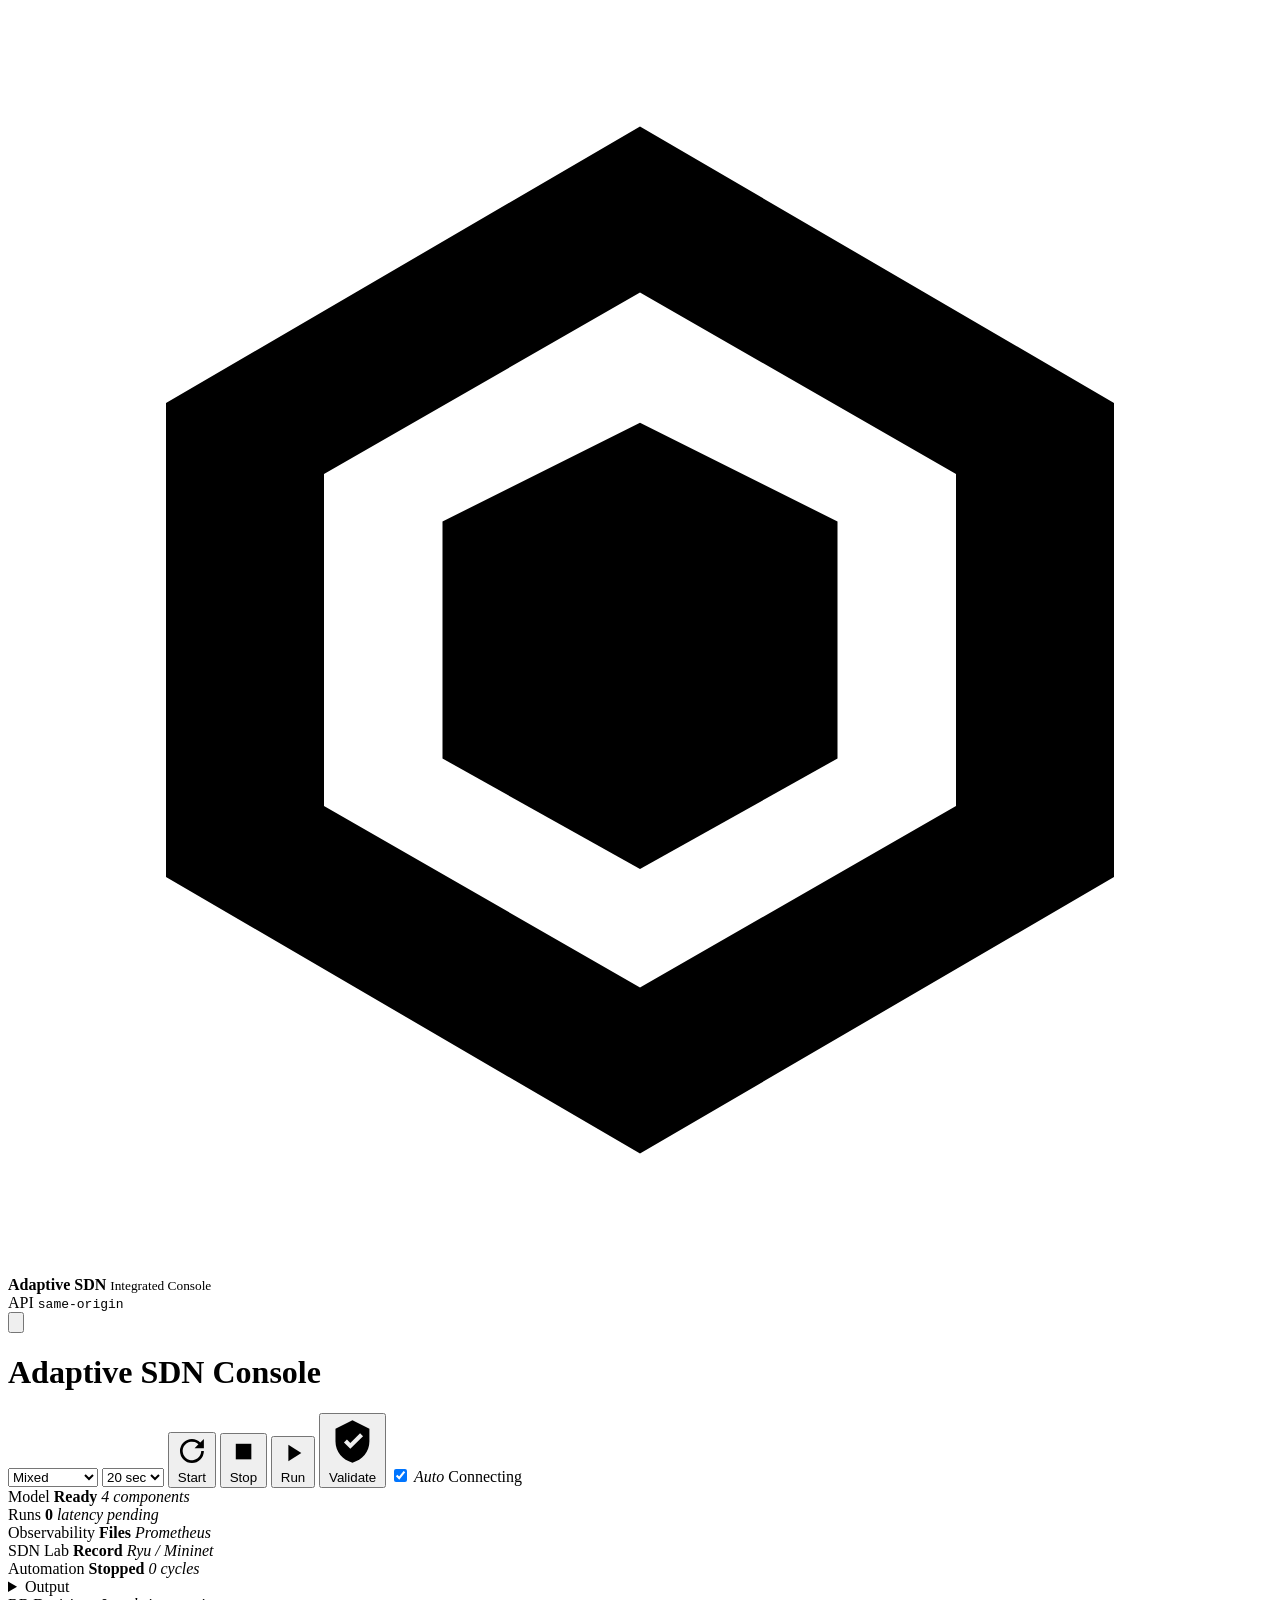
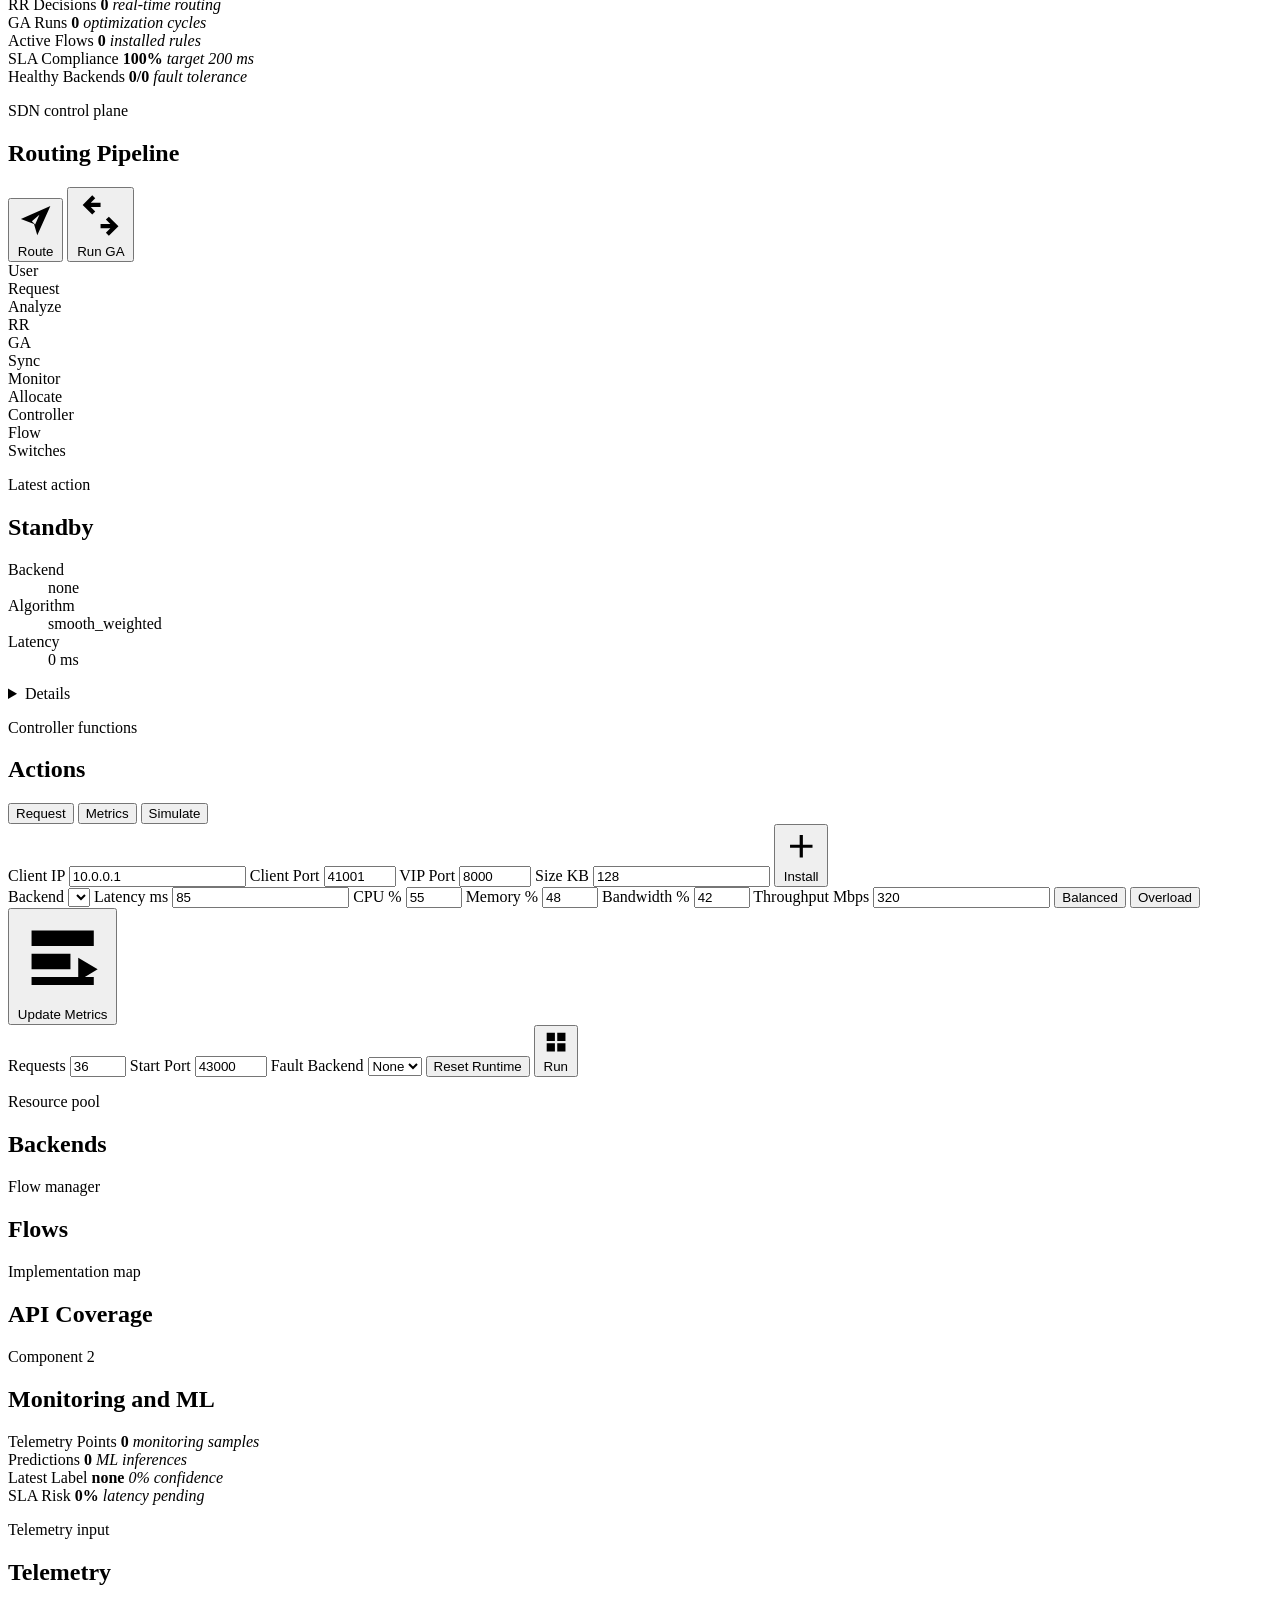
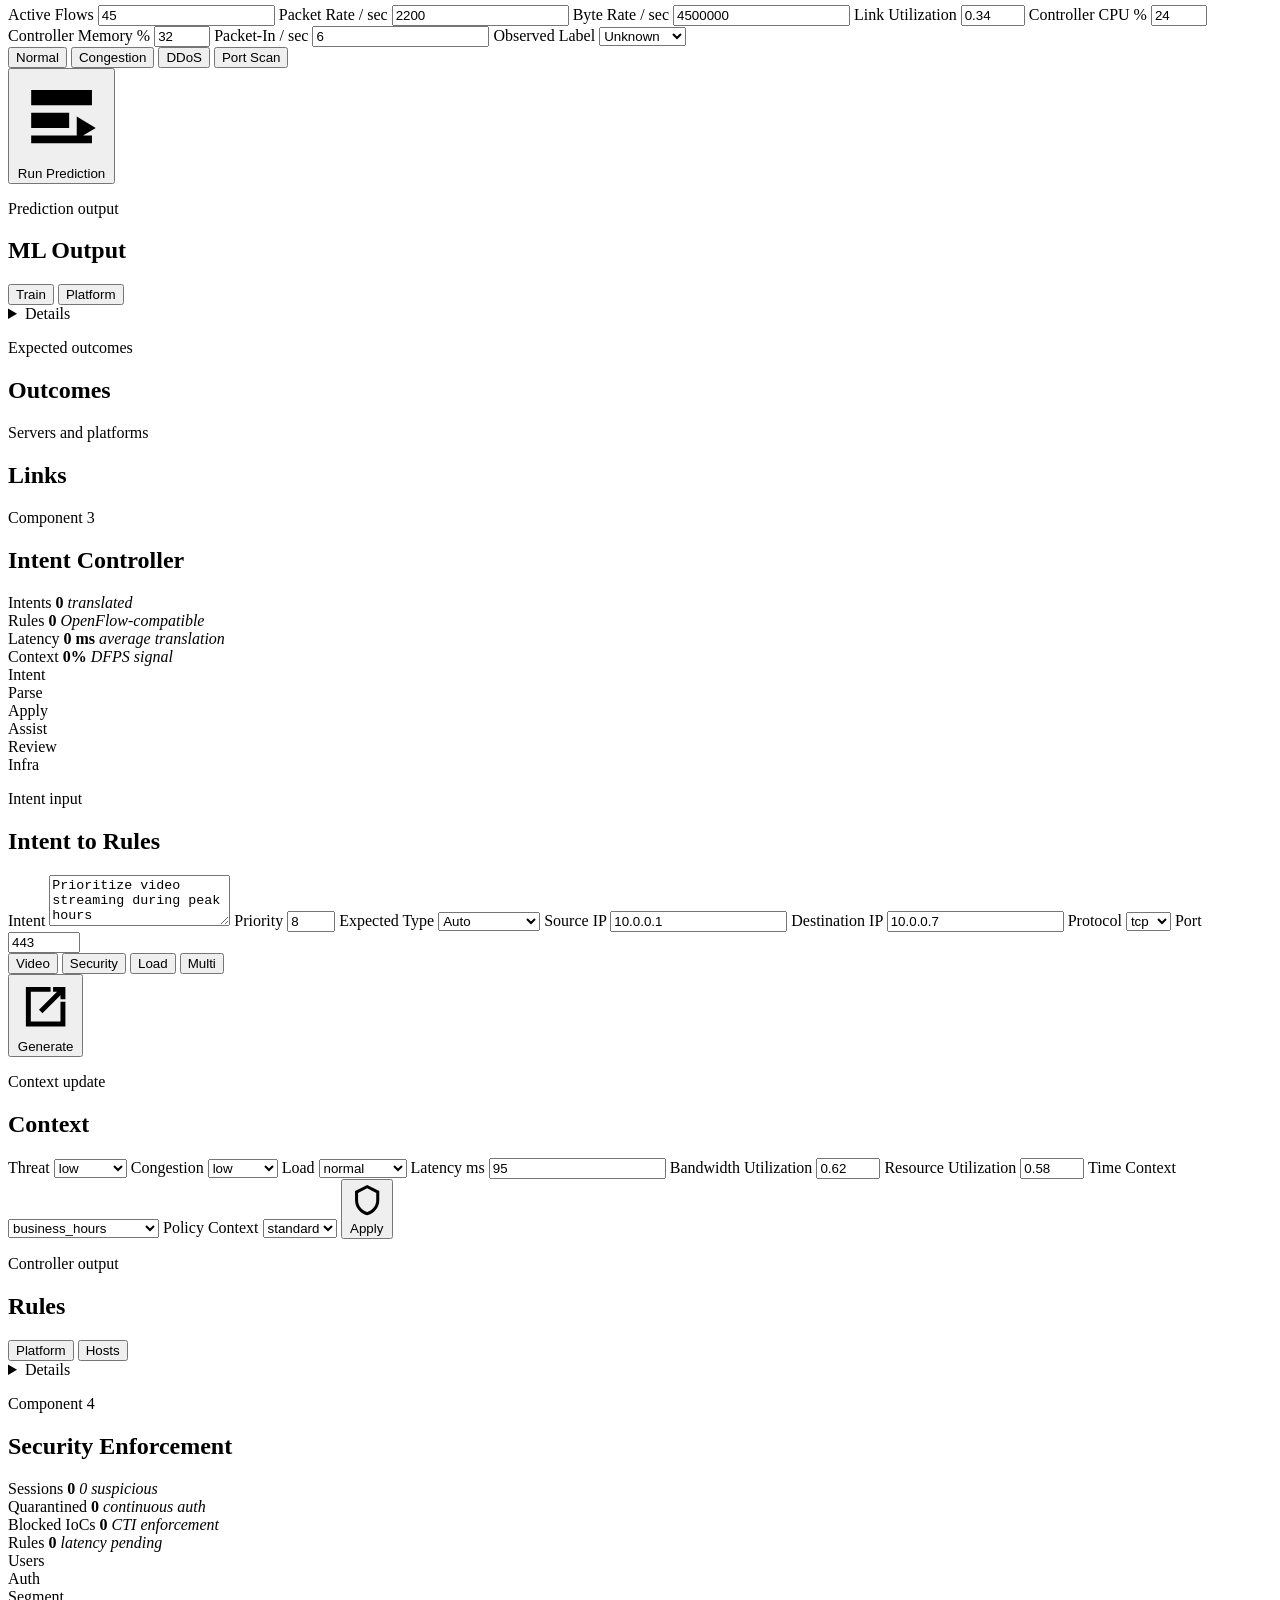
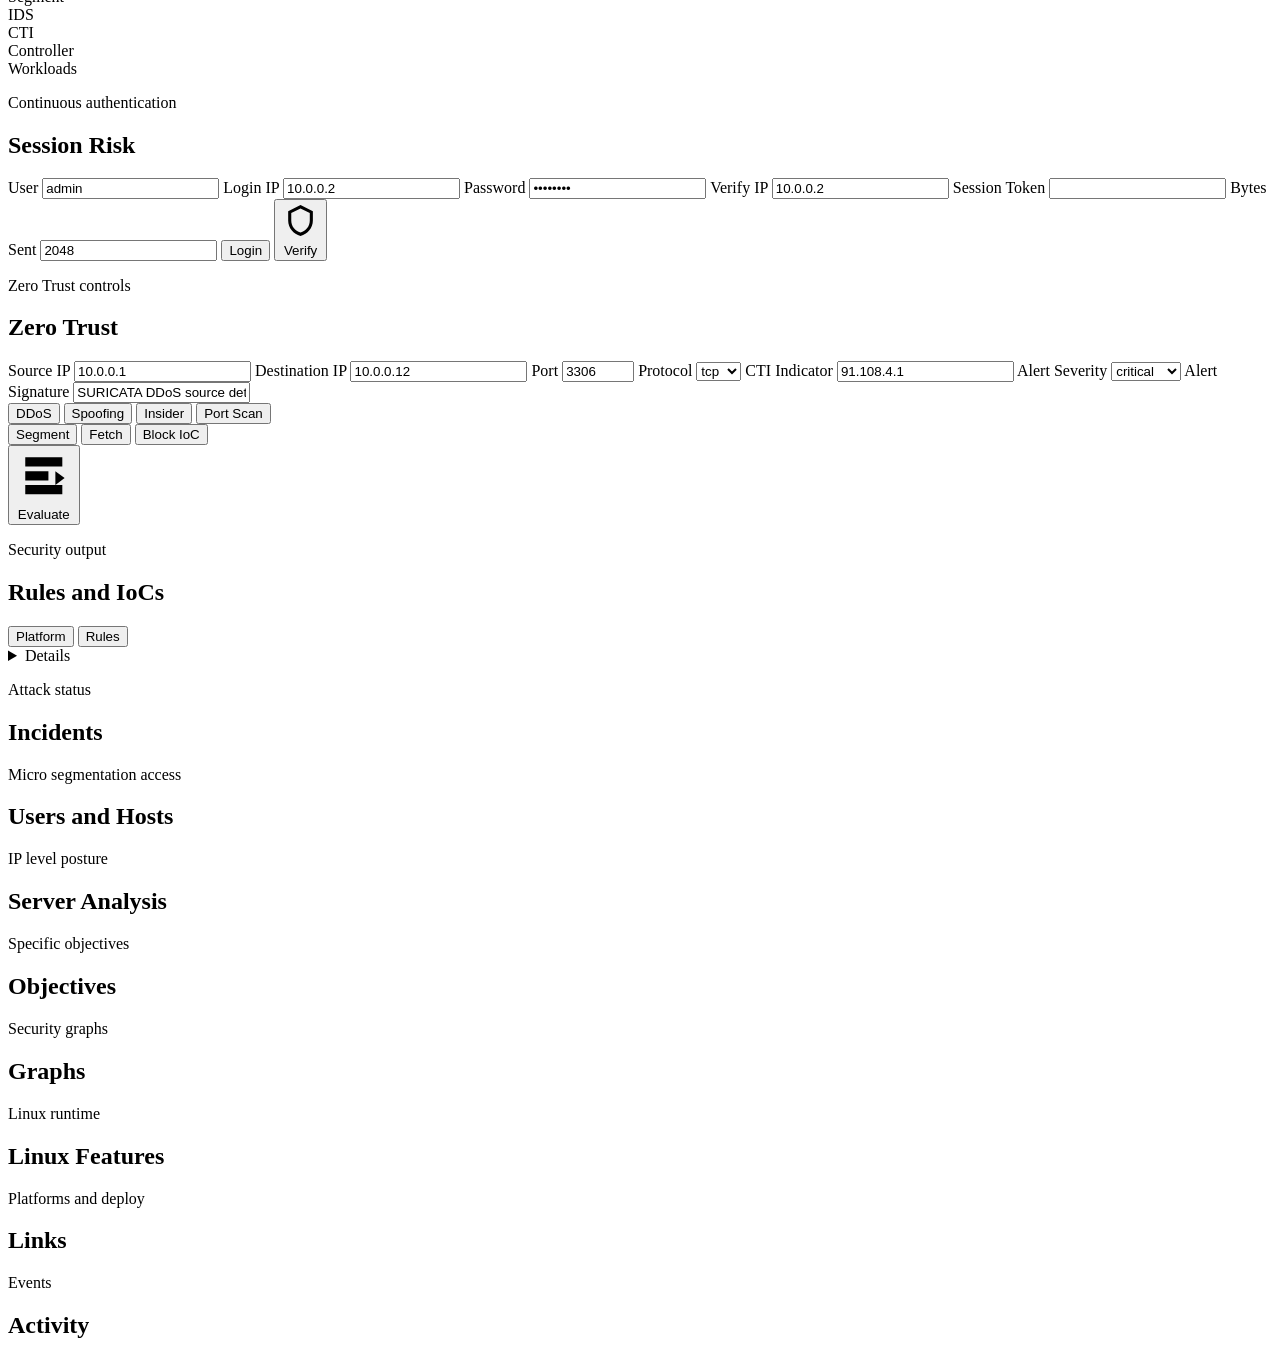
==== src/adaptive_cloud_platform/frontend/index.html @ 6c84a4af "Integrate security-driven backend isolation and IP analysis" ====
<!doctype html>
<html lang="en">
  <head>
    <meta charset="utf-8" />
    <meta name="viewport" content="width=device-width, initial-scale=1" />
    <title>Adaptive Cloud SDN Integrated Console</title>
    <link rel="icon" href="/frontend/favicon.svg" type="image/svg+xml" />
    <link rel="stylesheet" href="/frontend/assets/css/styles.css" />
  </head>
  <body>
    <div class="app-shell">
      <aside class="sidebar" aria-label="Component navigation">
        <div class="brand">
          <span class="brand-mark" aria-hidden="true">
            <svg viewBox="0 0 32 32" focusable="false">
              <path d="M16 3 28 10v12l-12 7-12-7V10L16 3Zm0 4.2L8 11.8v8.4l8 4.6 8-4.6v-8.4l-8-4.6Z" />
              <path d="M16 10.5 21 13v6l-5 2.8L11 19v-6l5-2.5Z" />
            </svg>
          </span>
          <span>
            <strong>Adaptive SDN</strong>
            <small>Integrated Console</small>
          </span>
        </div>

        <nav class="component-nav" id="componentNav"></nav>

        <div class="sidebar-footer">
          <div class="api-base">
            <span>API</span>
            <code id="apiBase">same-origin</code>
          </div>
          <button class="icon-button" id="refreshBtn" type="button" title="Refresh state" aria-label="Refresh state">
            <svg viewBox="0 0 24 24" focusable="false">
              <path d="M17.7 6.3A8 8 0 1 0 20 12h-2.2a5.8 5.8 0 1 1-1.7-4.1L13 11h8V3l-3.3 3.3Z" />
            </svg>
          </button>
        </div>
      </aside>

      <main class="main">
        <header class="topbar hero-header">
          <div>
            <h1>Adaptive SDN Console</h1>
          </div>
          <div class="topbar-actions">
            <select class="scenario-select" id="integratedScenario" aria-label="Integrated scenario">
              <option value="mixed">Mixed</option>
              <option value="normal">Normal</option>
              <option value="congestion">Congestion</option>
              <option value="ddos">DDoS</option>
              <option value="port_scan">Port Scan</option>
            </select>
            <select class="scenario-select" id="automationInterval" aria-label="Automation interval">
              <option value="10">10 sec</option>
              <option value="20" selected>20 sec</option>
              <option value="30">30 sec</option>
              <option value="60">60 sec</option>
            </select>
            <button class="secondary-button" id="startAutomationBtn" type="button">
              <svg viewBox="0 0 24 24" focusable="false">
                <path d="M12 3a9 9 0 1 0 9 9h-2a7 7 0 1 1-2.1-5L14 10h7V3l-2.7 2.7A8.96 8.96 0 0 0 12 3Z" />
              </svg>
              Start
            </button>
            <button class="secondary-button subtle" id="stopAutomationBtn" type="button">
              <svg viewBox="0 0 24 24" focusable="false">
                <path d="M6 6h12v12H6z" />
              </svg>
              Stop
            </button>
            <button class="secondary-button" id="runIntegratedBtn" type="button">
              <svg viewBox="0 0 24 24" focusable="false">
                <path d="M8 5v14l11-7L8 5Z" />
              </svg>
              Run
            </button>
            <button class="secondary-button subtle" id="validatePlatformBtn" type="button">
              <svg viewBox="0 0 24 24" focusable="false">
                <path d="M12 2 4 6v6c0 5 3.4 8.6 8 10 4.6-1.4 8-5 8-10V6l-8-4Zm-1 13.5-3-3 1.4-1.4 1.6 1.6 4.6-4.6L17 9.5l-6 6Z" />
              </svg>
              Validate
            </button>
            <label class="toggle">
              <input id="autoRefresh" type="checkbox" checked />
              <span></span>
              <em>Auto</em>
            </label>
            <span class="status-pill" id="apiStatus">
              <span class="status-dot"></span>
              Connecting
            </span>
          </div>
        </header>

        <section class="integration-strip" aria-label="Integrated operations">
          <article class="ops-card">
            <span>Model</span>
            <strong id="combinedHealth">Ready</strong>
            <em>4 components</em>
          </article>
          <article class="ops-card">
            <span>Runs</span>
            <strong id="combinedRuns">0</strong>
            <em id="combinedLatency">latency pending</em>
          </article>
          <article class="ops-card">
            <span>Observability</span>
            <strong id="monitoringReady">Files</strong>
            <em>Prometheus</em>
          </article>
          <article class="ops-card">
            <span>SDN Lab</span>
            <strong id="sdnReady">Record</strong>
            <em>Ryu / Mininet</em>
          </article>
          <article class="ops-card">
            <span>Automation</span>
            <strong id="automationState">Stopped</strong>
            <em id="automationCycles">0 cycles</em>
          </article>
          <details class="run-output">
            <summary>Output</summary>
            <pre id="integratedRunJson">{}</pre>
          </details>
        </section>

        <section class="kpi-grid" data-workspace="component-1" aria-label="Component 1 runtime metrics">
          <article class="kpi-card primary">
            <span>RR Decisions</span>
            <strong id="rrDecisionCount">0</strong>
            <em>real-time routing</em>
          </article>
          <article class="kpi-card">
            <span>GA Runs</span>
            <strong id="gaRunCount">0</strong>
            <em>optimization cycles</em>
          </article>
          <article class="kpi-card">
            <span>Active Flows</span>
            <strong id="activeFlowCount">0</strong>
            <em>installed rules</em>
          </article>
          <article class="kpi-card">
            <span>SLA Compliance</span>
            <strong id="slaCompliance">100%</strong>
            <em id="slaTarget">target 200 ms</em>
          </article>
          <article class="kpi-card">
            <span>Healthy Backends</span>
            <strong id="healthyBackendCount">0/0</strong>
            <em>fault tolerance</em>
          </article>
        </section>

        <section class="hero-grid" data-workspace="component-1" aria-label="Hybrid load-balancing operations">
          <div class="operations-board">
            <div class="board-header">
              <div>
                <p class="eyebrow">SDN control plane</p>
                <h2>Routing Pipeline</h2>
              </div>
              <div class="button-row">
                <button class="primary-button" id="routeRequestBtn" type="button">
                  <svg viewBox="0 0 24 24" focusable="false">
                    <path d="m3 11 18-8-8 18-2-7-8-3Zm6.7 1.3 2 2 2.6-5.9-4.6 3.9Z" />
                  </svg>
                  Route
                </button>
                <button class="secondary-button" id="recomputeBtn" type="button">
                  <svg viewBox="0 0 24 24" focusable="false">
                    <path d="M4 6h8v2H7.4l2.1 2.1-1.4 1.4L3.6 7l4.5-4.5 1.4 1.4L7.4 6H4Zm16 12h-8v-2h4.6l-2.1-2.1 1.4-1.4 4.5 4.5-4.5 4.5-1.4-1.4 2.1-2.1H20Z" />
                  </svg>
                  Run GA
                </button>
              </div>
            </div>

            <div class="component-one-map" aria-label="Component 1 use-case pipeline">
              <div class="actor actor-user">User</div>
              <div class="pipe-node node-request">Request</div>
              <div class="pipe-node node-analyze">Analyze</div>
              <div class="pipe-node node-rr">RR</div>
              <div class="pipe-node node-ga">GA</div>
              <div class="pipe-node node-update">Sync</div>
              <div class="pipe-node node-monitoring">Monitor</div>
              <div class="pipe-node node-allocate">Allocate</div>
              <div class="actor actor-controller">Controller</div>
              <div class="actor actor-flow">Flow</div>
              <div class="actor actor-switch">Switches</div>
              <span class="connector c1"></span>
              <span class="connector c2"></span>
              <span class="connector c3"></span>
              <span class="connector c4"></span>
              <span class="connector c5"></span>
              <span class="connector c6"></span>
              <span class="connector c7"></span>
            </div>
          </div>

          <aside class="decision-panel">
            <div class="panel-heading">
              <p class="eyebrow">Latest action</p>
              <h2 id="latestDecisionTitle">Standby</h2>
            </div>
            <dl class="decision-list">
              <div>
                <dt>Backend</dt>
                <dd id="latestBackend">none</dd>
              </div>
              <div>
                <dt>Algorithm</dt>
                <dd id="latestAlgorithm">smooth_weighted</dd>
              </div>
              <div>
                <dt>Latency</dt>
                <dd id="latestLatency">0 ms</dd>
              </div>
            </dl>
            <details class="payload-drawer">
              <summary>Details</summary>
              <pre id="latestDecisionJson">{}</pre>
            </details>
          </aside>
        </section>

        <section class="workspace-grid" data-workspace="component-1" aria-label="Component 1 control workspace">
          <div class="component-panel" id="componentPanel"></div>

          <div class="forms-panel">
            <div class="section-title">
              <p class="eyebrow">Controller functions</p>
              <h2>Actions</h2>
            </div>

            <div class="tabs" role="tablist" aria-label="Component 1 forms">
              <button class="tab active" data-tab="request" type="button">Request</button>
              <button class="tab" data-tab="metrics" type="button">Metrics</button>
              <button class="tab" data-tab="simulate" type="button">Simulate</button>
            </div>

            <form class="action-form active" id="requestForm" data-pane="request">
              <label>
                Client IP
                <input id="routeClientIp" type="text" value="10.0.0.1" />
              </label>
              <label>
                Client Port
                <input id="routeClientPort" type="number" min="1" max="65535" value="41001" />
              </label>
              <label>
                VIP Port
                <input id="routeVipPort" type="number" min="1" max="65535" value="8000" />
              </label>
              <label>
                Size KB
                <input id="routeSize" type="number" min="0" value="128" />
              </label>
              <button class="submit-button" type="submit">
                <svg viewBox="0 0 24 24" focusable="false">
                  <path d="M13 5v6h6v2h-6v6h-2v-6H5v-2h6V5h2Z" />
                </svg>
                Install
              </button>
            </form>

            <form class="action-form" id="metricForm" data-pane="metrics">
              <label>
                Backend
                <select id="metricBackend"></select>
              </label>
              <label>
                Latency ms
                <input id="metricLatency" type="number" min="0" value="85" />
              </label>
              <label>
                CPU %
                <input id="metricCpu" type="number" min="0" max="100" value="55" />
              </label>
              <label>
                Memory %
                <input id="metricMemory" type="number" min="0" max="100" value="48" />
              </label>
              <label>
                Bandwidth %
                <input id="metricBandwidth" type="number" min="0" max="100" value="42" />
              </label>
              <label>
                Throughput Mbps
                <input id="metricThroughput" type="number" min="0" value="320" />
              </label>
              <button class="ghost-button" data-metric-scenario="balanced" type="button">Balanced</button>
              <button class="ghost-button" data-metric-scenario="overload" type="button">Overload</button>
              <button class="submit-button" type="submit">
                <svg viewBox="0 0 24 24" focusable="false">
                  <path d="M4 5h16v4H4V5Zm0 6h10v4H4v-4Zm0 6h16v2H4v-2Zm12-5 5 3-5 3v-6Z" />
                </svg>
                Update Metrics
              </button>
            </form>

            <form class="action-form" id="simulationForm" data-pane="simulate">
              <label>
                Requests
                <input id="simulationRequests" type="number" min="1" max="500" value="36" />
              </label>
              <label>
                Start Port
                <input id="simulationStartPort" type="number" min="1" max="65535" value="43000" />
              </label>
              <label class="wide">
                Fault Backend
                <select id="simulationFaultBackend">
                  <option value="">None</option>
                </select>
              </label>
              <button class="ghost-button" id="resetComponentBtn" type="button">Reset Runtime</button>
              <button class="submit-button" type="submit">
                <svg viewBox="0 0 24 24" focusable="false">
                  <path d="M4 4h7v7H4V4Zm9 0h7v7h-7V4ZM4 13h7v7H4v-7Zm9 0h7v7h-7v-7Z" />
                </svg>
                Run
              </button>
            </form>
          </div>
        </section>

        <section class="lower-grid" data-workspace="component-1" aria-label="Component 1 runtime details">
          <div class="runtime-panel">
            <div class="section-title">
              <p class="eyebrow">Resource pool</p>
              <h2>Backends</h2>
            </div>
            <div id="backendList" class="backend-list"></div>
          </div>

          <div class="runtime-panel">
            <div class="section-title">
              <p class="eyebrow">Flow manager</p>
              <h2>Flows</h2>
            </div>
            <div id="flowRuleList" class="flow-rule-list"></div>
          </div>
        </section>

        <section class="api-matrix" data-workspace="component-1" aria-label="Component API matrix">
          <div class="section-title">
            <p class="eyebrow">Implementation map</p>
            <h2>API Coverage</h2>
          </div>
          <div id="apiMatrix" class="matrix-grid"></div>
        </section>

        <section class="component-two-section" data-workspace="component-2" aria-label="Component 2 monitoring and ML workspace">
          <div class="section-title">
            <p class="eyebrow">Component 2</p>
            <h2>Monitoring and ML</h2>
          </div>

          <div class="component-two-grid">
            <article class="kpi-card">
              <span>Telemetry Points</span>
              <strong id="c2TelemetryCount">0</strong>
              <em>monitoring samples</em>
            </article>
            <article class="kpi-card">
              <span>Predictions</span>
              <strong id="c2PredictionCount">0</strong>
              <em>ML inferences</em>
            </article>
            <article class="kpi-card">
              <span>Latest Label</span>
              <strong id="c2LatestLabel">none</strong>
              <em id="c2LatestConfidence">0% confidence</em>
            </article>
            <article class="kpi-card">
              <span>SLA Risk</span>
              <strong id="c2RiskScore">0%</strong>
              <em id="c2MitigationLatency">latency pending</em>
            </article>
          </div>

          <div class="workspace-grid">
            <div class="forms-panel">
              <div class="section-title">
                <p class="eyebrow">Telemetry input</p>
                <h2>Telemetry</h2>
              </div>
              <form class="component-two-form" id="componentTwoTelemetryForm">
                <label>
                  Active Flows
                  <input id="c2ActiveFlows" type="number" min="0" value="45" />
                </label>
                <label>
                  Packet Rate / sec
                  <input id="c2PacketRate" type="number" min="0" value="2200" />
                </label>
                <label>
                  Byte Rate / sec
                  <input id="c2ByteRate" type="number" min="0" value="4500000" />
                </label>
                <label>
                  Link Utilization
                  <input id="c2LinkUtil" type="number" min="0" max="1" step="0.01" value="0.34" />
                </label>
                <label>
                  Controller CPU %
                  <input id="c2Cpu" type="number" min="0" max="100" value="24" />
                </label>
                <label>
                  Controller Memory %
                  <input id="c2Memory" type="number" min="0" max="100" value="32" />
                </label>
                <label>
                  Packet-In / sec
                  <input id="c2PacketIn" type="number" min="0" value="6" />
                </label>
                <label>
                  Observed Label
                  <select id="c2ObservedLabel">
                    <option value="">Unknown</option>
                    <option value="normal">normal</option>
                    <option value="congestion">congestion</option>
                    <option value="ddos">ddos</option>
                    <option value="port_scan">port_scan</option>
                  </select>
                </label>
                <div class="scenario-row">
                  <button class="ghost-button" data-c2-scenario="normal" type="button">Normal</button>
                  <button class="ghost-button" data-c2-scenario="congestion" type="button">Congestion</button>
                  <button class="ghost-button" data-c2-scenario="ddos" type="button">DDoS</button>
                  <button class="ghost-button" data-c2-scenario="port_scan" type="button">Port Scan</button>
                </div>
                <button class="submit-button" type="submit">
                  <svg viewBox="0 0 24 24" focusable="false">
                    <path d="M4 5h16v4H4V5Zm0 6h10v4H4v-4Zm0 6h16v2H4v-2Zm12-5 5 3-5 3v-6Z" />
                  </svg>
                  Run Prediction
                </button>
              </form>
            </div>

            <div class="runtime-panel">
              <div class="section-title">
              <p class="eyebrow">Prediction output</p>
              <h2>ML Output</h2>
            </div>
            <div class="button-row">
                <button class="secondary-button" id="trainComponentTwoBtn" type="button">Train</button>
                <button class="secondary-button" id="componentTwoPlatformBtn" type="button">Platform</button>
              </div>
              <details class="payload-drawer">
                <summary>Details</summary>
                <pre id="componentTwoPredictionJson">{}</pre>
              </details>
            </div>
          </div>

          <div class="component-two-support-grid">
            <div class="runtime-panel">
              <div class="section-title">
                <p class="eyebrow">Expected outcomes</p>
                <h2>Outcomes</h2>
              </div>
              <div id="componentTwoOutcomeGrid" class="component-two-outcome-grid"></div>
            </div>

            <div class="runtime-panel">
              <div class="section-title">
                <p class="eyebrow">Servers and platforms</p>
                <h2>Links</h2>
              </div>
              <div id="componentTwoLinkGrid" class="component-two-link-grid"></div>
            </div>
          </div>
        </section>

        <section class="component-three-section" data-workspace="component-3" aria-label="Component 3 intent controller workspace">
          <div class="section-title">
            <p class="eyebrow">Component 3</p>
            <h2>Intent Controller</h2>
          </div>

          <div class="component-three-grid">
            <article class="kpi-card">
              <span>Intents</span>
              <strong id="c3IntentCount">0</strong>
              <em>translated</em>
            </article>
            <article class="kpi-card">
              <span>Rules</span>
              <strong id="c3RuleCount">0</strong>
              <em>OpenFlow-compatible</em>
            </article>
            <article class="kpi-card">
              <span>Latency</span>
              <strong id="c3AvgLatency">0 ms</strong>
              <em>average translation</em>
            </article>
            <article class="kpi-card">
              <span>Context</span>
              <strong id="c3ContextScore">0%</strong>
              <em>DFPS signal</em>
            </article>
          </div>

          <div class="component-three-layout">
            <div class="intent-cycle" aria-label="Intent-based controller cycle">
              <div class="cycle-node cycle-intent">Intent</div>
              <div class="cycle-node cycle-translation">Parse</div>
              <div class="cycle-node cycle-activation">Apply</div>
              <div class="cycle-node cycle-ai">Assist</div>
              <div class="cycle-node cycle-assurance">Review</div>
              <div class="cycle-node cycle-infra">Infra</div>
              <span class="cycle-link l1"></span>
              <span class="cycle-link l2"></span>
              <span class="cycle-link l3"></span>
              <span class="cycle-link l4"></span>
              <span class="cycle-link l5"></span>
            </div>

            <div class="forms-panel">
              <div class="section-title">
                <p class="eyebrow">Intent input</p>
                <h2>Intent to Rules</h2>
              </div>
              <form class="component-three-form" id="componentThreeIntentForm">
                <label class="wide">
                  Intent
                  <textarea id="c3IntentText" rows="3">Prioritize video streaming during peak hours</textarea>
                </label>
                <label>
                  Priority
                  <input id="c3Priority" type="number" min="1" max="10" value="8" />
                </label>
                <label>
                  Expected Type
                  <select id="c3ExpectedType">
                    <option value="">Auto</option>
                    <option value="qos">qos</option>
                    <option value="security">security</option>
                    <option value="load_balance">load_balance</option>
                    <option value="monitor">monitor</option>
                  </select>
                </label>
                <label>
                  Source IP
                  <input id="c3SrcIp" type="text" value="10.0.0.1" />
                </label>
                <label>
                  Destination IP
                  <input id="c3DstIp" type="text" value="10.0.0.7" />
                </label>
                <label>
                  Protocol
                  <select id="c3Proto">
                    <option value="tcp">tcp</option>
                    <option value="udp">udp</option>
                  </select>
                </label>
                <label>
                  Port
                  <input id="c3DstPort" type="number" min="1" max="65535" value="443" />
                </label>
                <div class="scenario-row">
                  <button class="ghost-button" data-c3-scenario="video" type="button">Video</button>
                  <button class="ghost-button" data-c3-scenario="security" type="button">Security</button>
                  <button class="ghost-button" data-c3-scenario="load" type="button">Load</button>
                  <button class="ghost-button" data-c3-scenario="multi" type="button">Multi</button>
                </div>
                <button class="submit-button" type="submit">
                  <svg viewBox="0 0 24 24" focusable="false">
                    <path d="M4 4h10v2H6v12h12v-8h2v10H4V4Zm11 0h5v5h-2V7.4l-7.3 7.3-1.4-1.4L16.6 6H15V4Z" />
                  </svg>
                  Generate
                </button>
              </form>
            </div>
          </div>

          <div class="workspace-grid">
            <div class="forms-panel">
              <div class="section-title">
                <p class="eyebrow">Context update</p>
                <h2>Context</h2>
              </div>
              <form class="component-three-form" id="componentThreeContextForm">
                <label>
                  Threat
                  <select id="c3Threat">
                    <option value="low">low</option>
                    <option value="elevated">elevated</option>
                    <option value="high">high</option>
                    <option value="critical">critical</option>
                  </select>
                </label>
                <label>
                  Congestion
                  <select id="c3Congestion">
                    <option value="low">low</option>
                    <option value="medium">medium</option>
                    <option value="high">high</option>
                    <option value="severe">severe</option>
                  </select>
                </label>
                <label>
                  Load
                  <select id="c3Load">
                    <option value="normal">normal</option>
                    <option value="medium">medium</option>
                    <option value="high">high</option>
                    <option value="overloaded">overloaded</option>
                  </select>
                </label>
                <label>
                  Latency ms
                  <input id="c3Latency" type="number" min="0" value="95" />
                </label>
                <label>
                  Bandwidth Utilization
                  <input id="c3Bandwidth" type="number" min="0" max="1" step="0.01" value="0.62" />
                </label>
                <label>
                  Resource Utilization
                  <input id="c3Resource" type="number" min="0" max="1" step="0.01" value="0.58" />
                </label>
                <label>
                  Time Context
                  <select id="c3TimeContext">
                    <option value="business_hours">business_hours</option>
                    <option value="peak_hours">peak_hours</option>
                    <option value="maintenance_window">maintenance_window</option>
                    <option value="off_hours">off_hours</option>
                  </select>
                </label>
                <label>
                  Policy Context
                  <select id="c3PolicyContext">
                    <option value="standard">standard</option>
                    <option value="sla">sla</option>
                    <option value="security">security</option>
                    <option value="strict">strict</option>
                  </select>
                </label>
                <button class="submit-button" type="submit">
                  <svg viewBox="0 0 24 24" focusable="false">
                    <path d="M12 2 4 6v6c0 5 3.4 8.6 8 10 4.6-1.4 8-5 8-10V6l-8-4Zm0 2.2 6 3V12c0 3.8-2.4 6.6-6 7.8-3.6-1.2-6-4-6-7.8V7.2l6-3Z" />
                  </svg>
                  Apply
                </button>
              </form>
            </div>

            <div class="runtime-panel">
              <div class="section-title">
                <p class="eyebrow">Controller output</p>
                <h2>Rules</h2>
              </div>
              <div class="button-row">
                <button class="secondary-button" id="componentThreePlatformBtn" type="button">Platform</button>
                <button class="secondary-button" id="componentThreeHostsBtn" type="button">Hosts</button>
              </div>
              <details class="payload-drawer">
                <summary>Details</summary>
                <pre id="componentThreeOutputJson">{}</pre>
              </details>
            </div>
          </div>
        </section>

        <section class="component-four-section" data-workspace="component-4" aria-label="Component 4 adaptive security workspace">
          <div class="section-title">
            <p class="eyebrow">Component 4</p>
            <h2>Security Enforcement</h2>
          </div>

          <div class="component-four-grid">
            <article class="kpi-card">
              <span>Sessions</span>
              <strong id="c4SessionCount">0</strong>
              <em id="c4SessionRisk">0 suspicious</em>
            </article>
            <article class="kpi-card">
              <span>Quarantined</span>
              <strong id="c4QuarantineCount">0</strong>
              <em>continuous auth</em>
            </article>
            <article class="kpi-card">
              <span>Blocked IoCs</span>
              <strong id="c4BlockedIocCount">0</strong>
              <em>CTI enforcement</em>
            </article>
            <article class="kpi-card">
              <span>Rules</span>
              <strong id="c4RuleCount">0</strong>
              <em id="c4MitigationLatency">latency pending</em>
            </article>
          </div>

          <div class="component-four-layout">
            <div class="security-map" aria-label="SDN security framework overview">
              <div class="security-node security-users">Users</div>
              <div class="security-node security-auth">Auth</div>
              <div class="security-node security-seg">Segment</div>
              <div class="security-node security-ids">IDS</div>
              <div class="security-node security-cti">CTI</div>
              <div class="security-node security-controller">Controller</div>
              <div class="security-node security-workloads">Workloads</div>
              <span class="security-link s1"></span>
              <span class="security-link s2"></span>
              <span class="security-link s3"></span>
              <span class="security-link s4"></span>
              <span class="security-link s5"></span>
              <span class="security-link s6"></span>
            </div>

            <div class="forms-panel">
              <div class="section-title">
                <p class="eyebrow">Continuous authentication</p>
                <h2>Session Risk</h2>
              </div>
              <form class="component-four-form" id="componentFourAuthForm">
                <label>
                  User
                  <input id="c4UserId" type="text" value="admin" />
                </label>
                <label>
                  Login IP
                  <input id="c4LoginIp" type="text" value="10.0.0.2" />
                </label>
                <label>
                  Password
                  <input id="c4Password" type="password" value="admin123" />
                </label>
                <label>
                  Verify IP
                  <input id="c4VerifyIp" type="text" value="10.0.0.2" />
                </label>
                <label class="wide">
                  Session Token
                  <input id="c4Token" type="text" value="" />
                </label>
                <label>
                  Bytes Sent
                  <input id="c4BytesSent" type="number" min="0" value="2048" />
                </label>
                <button class="ghost-button" id="componentFourLoginBtn" type="button">Login</button>
                <button class="submit-button" type="submit">
                  <svg viewBox="0 0 24 24" focusable="false">
                    <path d="M12 2 4 6v6c0 5 3.4 8.6 8 10 4.6-1.4 8-5 8-10V6l-8-4Zm0 2.2 6 3V12c0 3.8-2.4 6.6-6 7.8-3.6-1.2-6-4-6-7.8V7.2l6-3Z" />
                  </svg>
                  Verify
                </button>
              </form>
            </div>
          </div>

          <div class="workspace-grid">
            <div class="forms-panel">
              <div class="section-title">
                <p class="eyebrow">Zero Trust controls</p>
                <h2>Zero Trust</h2>
              </div>
              <form class="component-four-form" id="componentFourSecurityForm">
                <label>
                  Source IP
                  <input id="c4SrcIp" type="text" value="10.0.0.1" />
                </label>
                <label>
                  Destination IP
                  <input id="c4DstIp" type="text" value="10.0.0.12" />
                </label>
                <label>
                  Port
                  <input id="c4Port" type="number" min="1" max="65535" value="3306" />
                </label>
                <label>
                  Protocol
                  <select id="c4Protocol">
                    <option value="tcp">tcp</option>
                    <option value="udp">udp</option>
                  </select>
                </label>
                <label>
                  CTI Indicator
                  <input id="c4Indicator" type="text" value="91.108.4.1" />
                </label>
                <label>
                  Alert Severity
                  <select id="c4Severity">
                    <option value="1">critical</option>
                    <option value="2">high</option>
                    <option value="3">medium</option>
                    <option value="4">low</option>
                  </select>
                </label>
                <label class="wide">
                  Alert Signature
                  <input id="c4Signature" type="text" value="SURICATA DDoS source detected" />
                </label>
                <div class="scenario-row">
                  <button class="ghost-button" data-c4-scenario="ddos" type="button">DDoS</button>
                  <button class="ghost-button" data-c4-scenario="spoofing" type="button">Spoofing</button>
                  <button class="ghost-button" data-c4-scenario="insider" type="button">Insider</button>
                  <button class="ghost-button" data-c4-scenario="port_scan" type="button">Port Scan</button>
                </div>
                <div class="security-action-row">
                  <button class="ghost-button" id="componentFourEnforceSegBtn" type="button">Segment</button>
                  <button class="ghost-button" id="componentFourFetchCtiBtn" type="button">Fetch</button>
                  <button class="ghost-button" id="componentFourBlockIocBtn" type="button">Block IoC</button>
                </div>
                <button class="submit-button" type="submit">
                  <svg viewBox="0 0 24 24" focusable="false">
                    <path d="M4 4h16v4H4V4Zm0 6h10v4H4v-4Zm0 6h16v4H4v-4Zm13-6 4 3-4 3v-6Z" />
                  </svg>
                  Evaluate
                </button>
              </form>
            </div>

            <div class="runtime-panel">
              <div class="section-title">
                <p class="eyebrow">Security output</p>
                <h2>Rules and IoCs</h2>
              </div>
              <div class="button-row">
                <button class="secondary-button" id="componentFourPlatformBtn" type="button">Platform</button>
                <button class="secondary-button" id="componentFourRulesBtn" type="button">Rules</button>
              </div>
              <details class="payload-drawer">
                <summary>Details</summary>
                <pre id="componentFourOutputJson">{}</pre>
              </details>
            </div>
          </div>

          <div class="component-four-ops-grid">
            <div class="runtime-panel">
              <div class="section-title">
                <p class="eyebrow">Attack status</p>
                <h2>Incidents</h2>
              </div>
              <div id="componentFourAttackBanner" class="attack-banner monitoring"></div>
              <div id="componentFourIncidentList" class="incident-list"></div>
            </div>

            <div class="runtime-panel">
              <div class="section-title">
                <p class="eyebrow">Micro segmentation access</p>
                <h2>Users and Hosts</h2>
              </div>
              <div id="componentFourSubjectList" class="subject-list"></div>
            </div>

            <div class="runtime-panel">
              <div class="section-title">
                <p class="eyebrow">IP level posture</p>
                <h2>Server Analysis</h2>
              </div>
              <div id="componentFourServerAnalysis" class="server-analysis-list"></div>
            </div>
          </div>

          <div class="component-four-support-grid">
            <div class="runtime-panel">
              <div class="section-title">
                <p class="eyebrow">Specific objectives</p>
                <h2>Objectives</h2>
              </div>
              <div id="componentFourObjectiveGrid" class="component-four-objective-grid"></div>
            </div>

            <div class="runtime-panel">
              <div class="section-title">
                <p class="eyebrow">Security graphs</p>
                <h2>Graphs</h2>
              </div>
              <div id="componentFourGraphGrid" class="component-four-graph-grid"></div>
            </div>
          </div>

          <div class="component-four-support-grid">
            <div class="runtime-panel">
              <div class="section-title">
                <p class="eyebrow">Linux runtime</p>
                <h2>Linux Features</h2>
              </div>
              <div id="componentFourLinuxGrid" class="component-four-linux-grid"></div>
            </div>

            <div class="runtime-panel">
              <div class="section-title">
                <p class="eyebrow">Platforms and deploy</p>
                <h2>Links</h2>
              </div>
              <div id="componentFourLinkGrid" class="component-four-link-grid"></div>
            </div>
          </div>
        </section>

        <section class="runtime-panel compact-events" data-workspace="component-1" aria-label="Recent Component 1 events">
          <div class="section-title">
            <p class="eyebrow">Events</p>
            <h2>Activity</h2>
          </div>
          <div id="eventTimeline" class="timeline"></div>
        </section>
      </main>
    </div>

    <div class="toast" id="toast" role="status" aria-live="polite"></div>
    <script type="module" src="/frontend/assets/js/app.js"></script>
  </body>
</html>
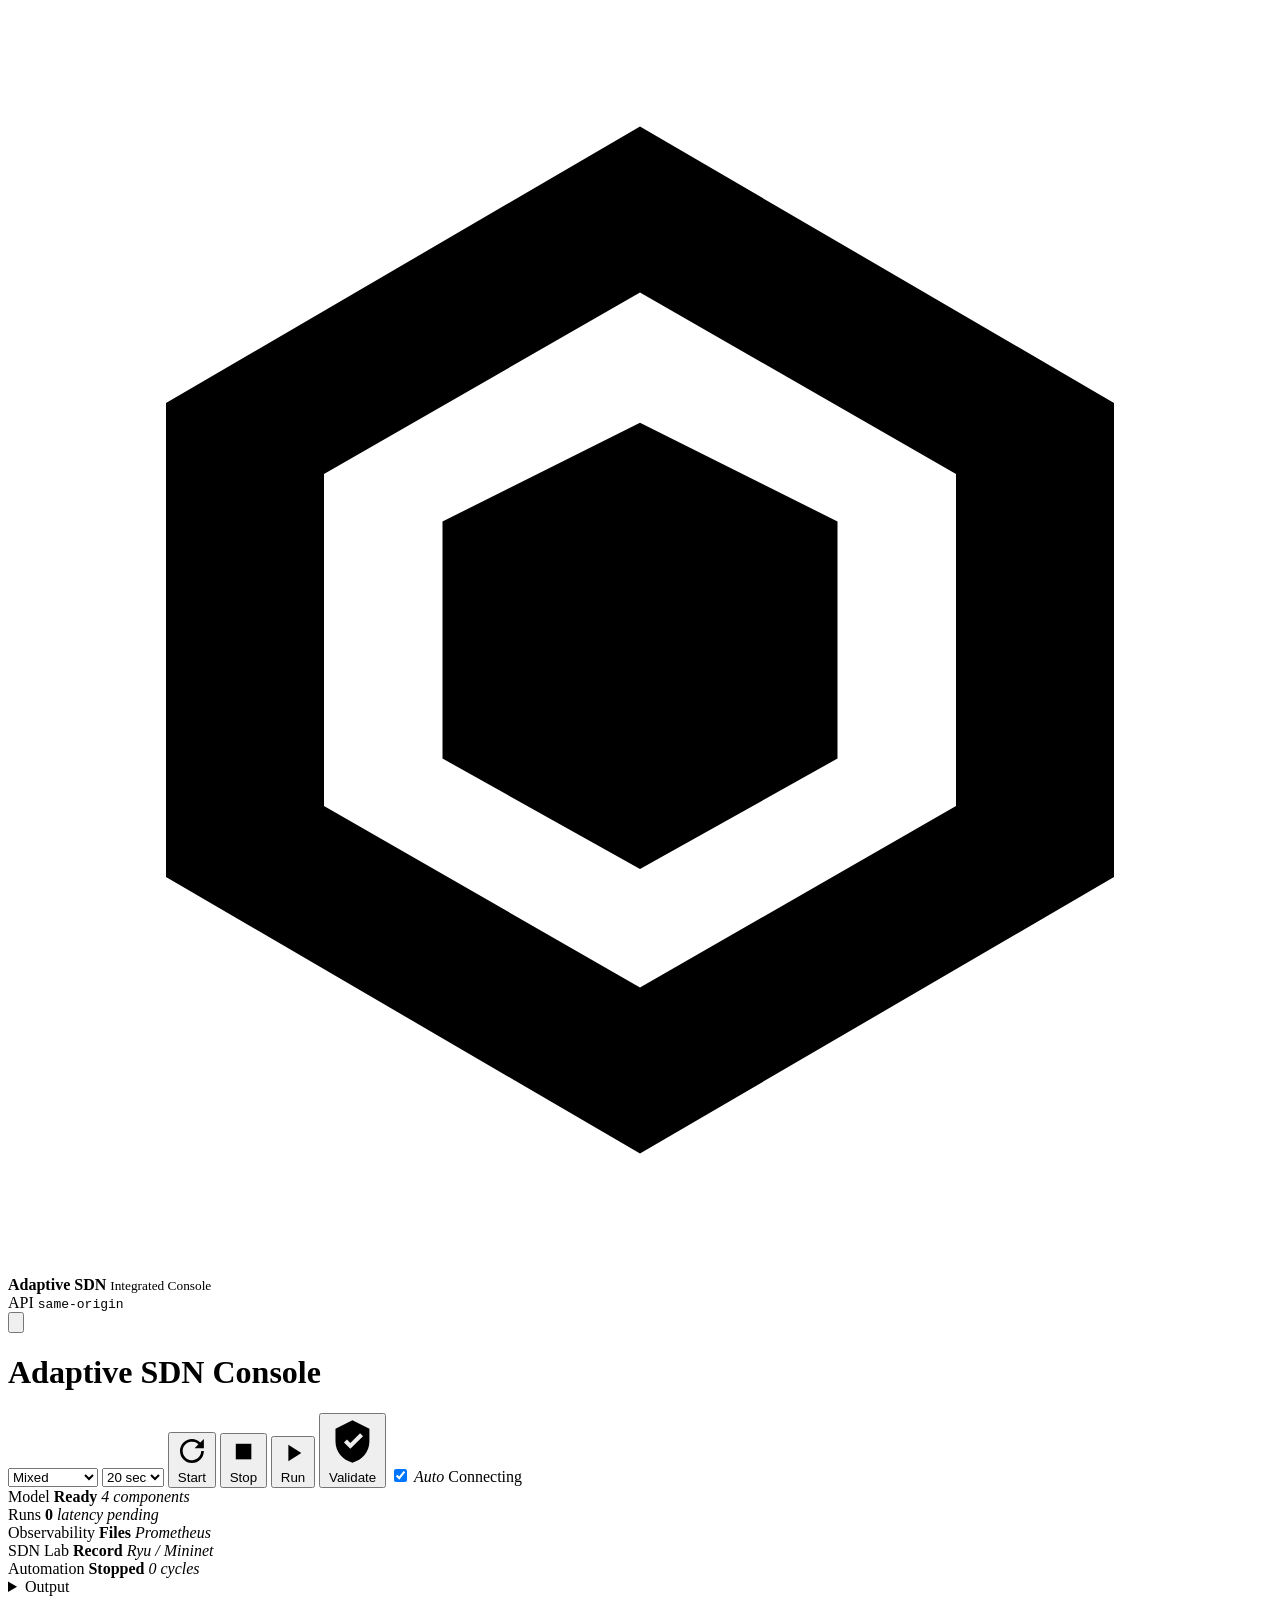
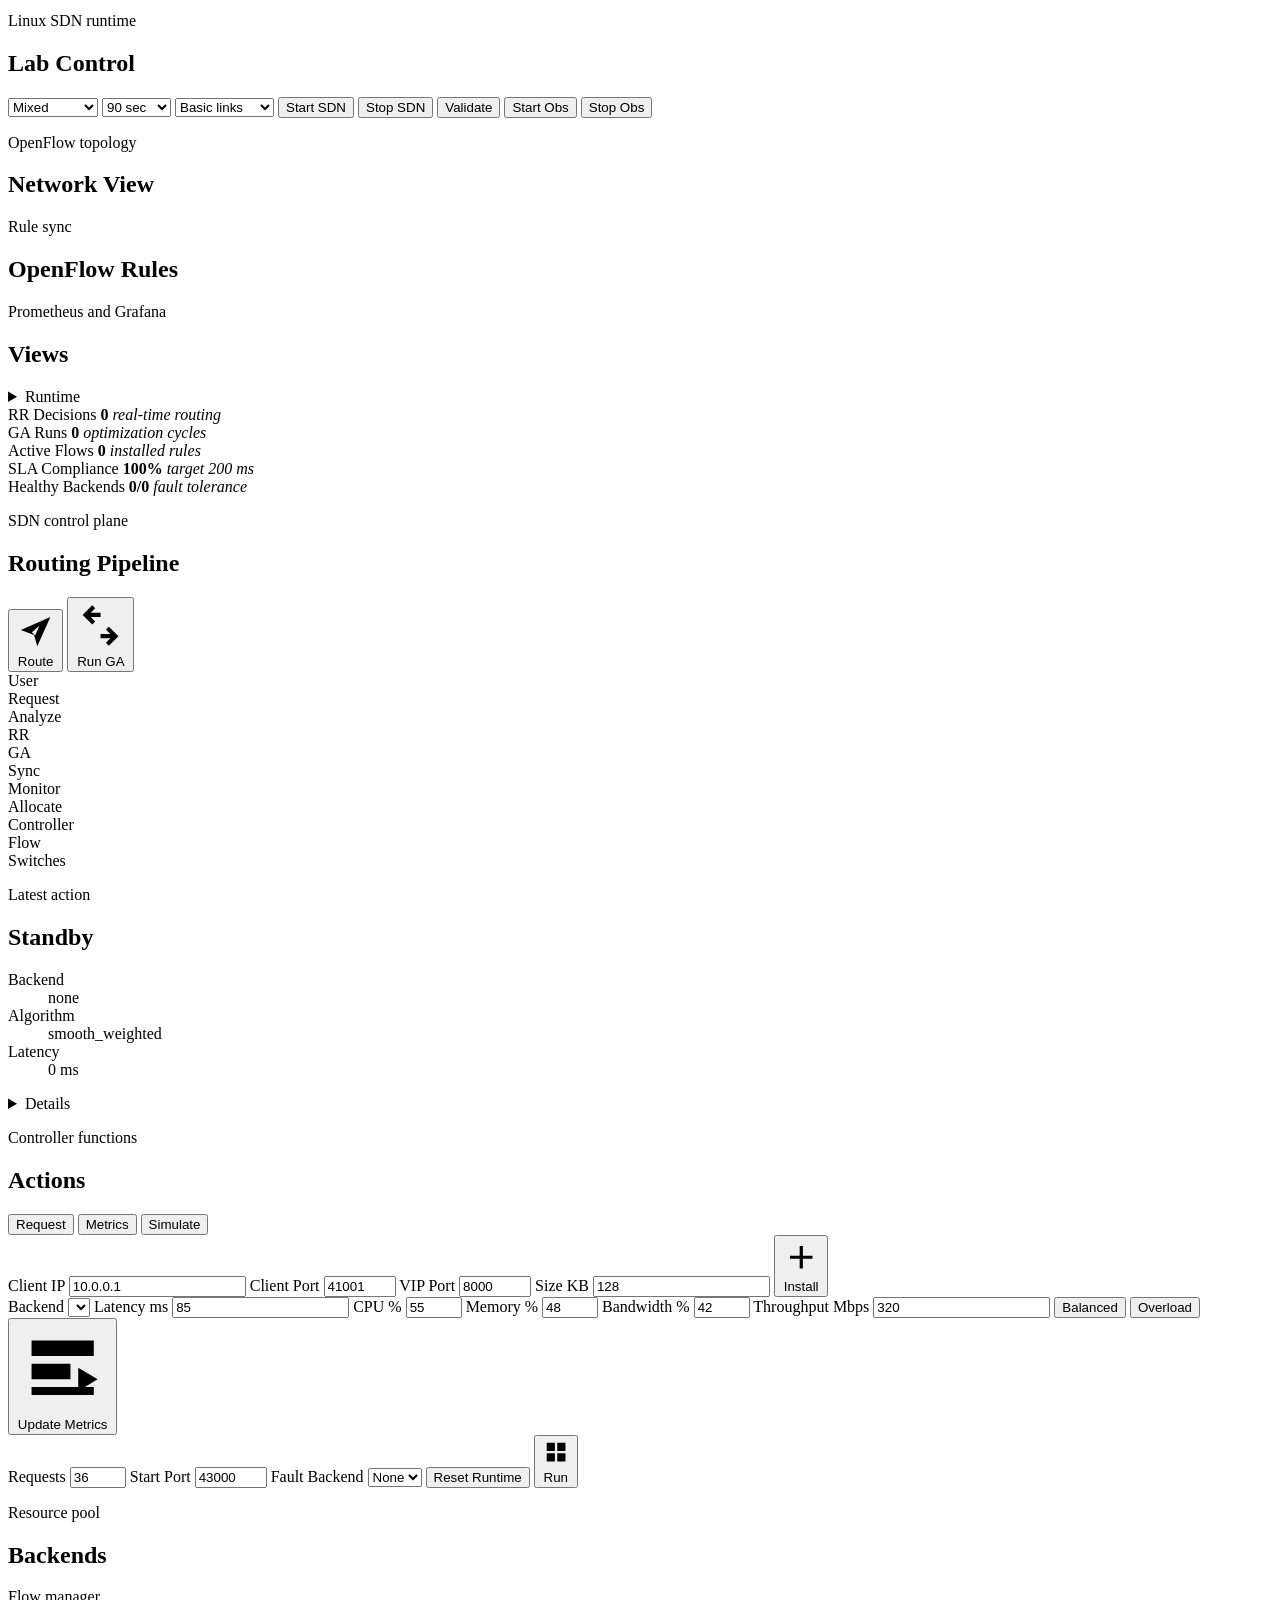
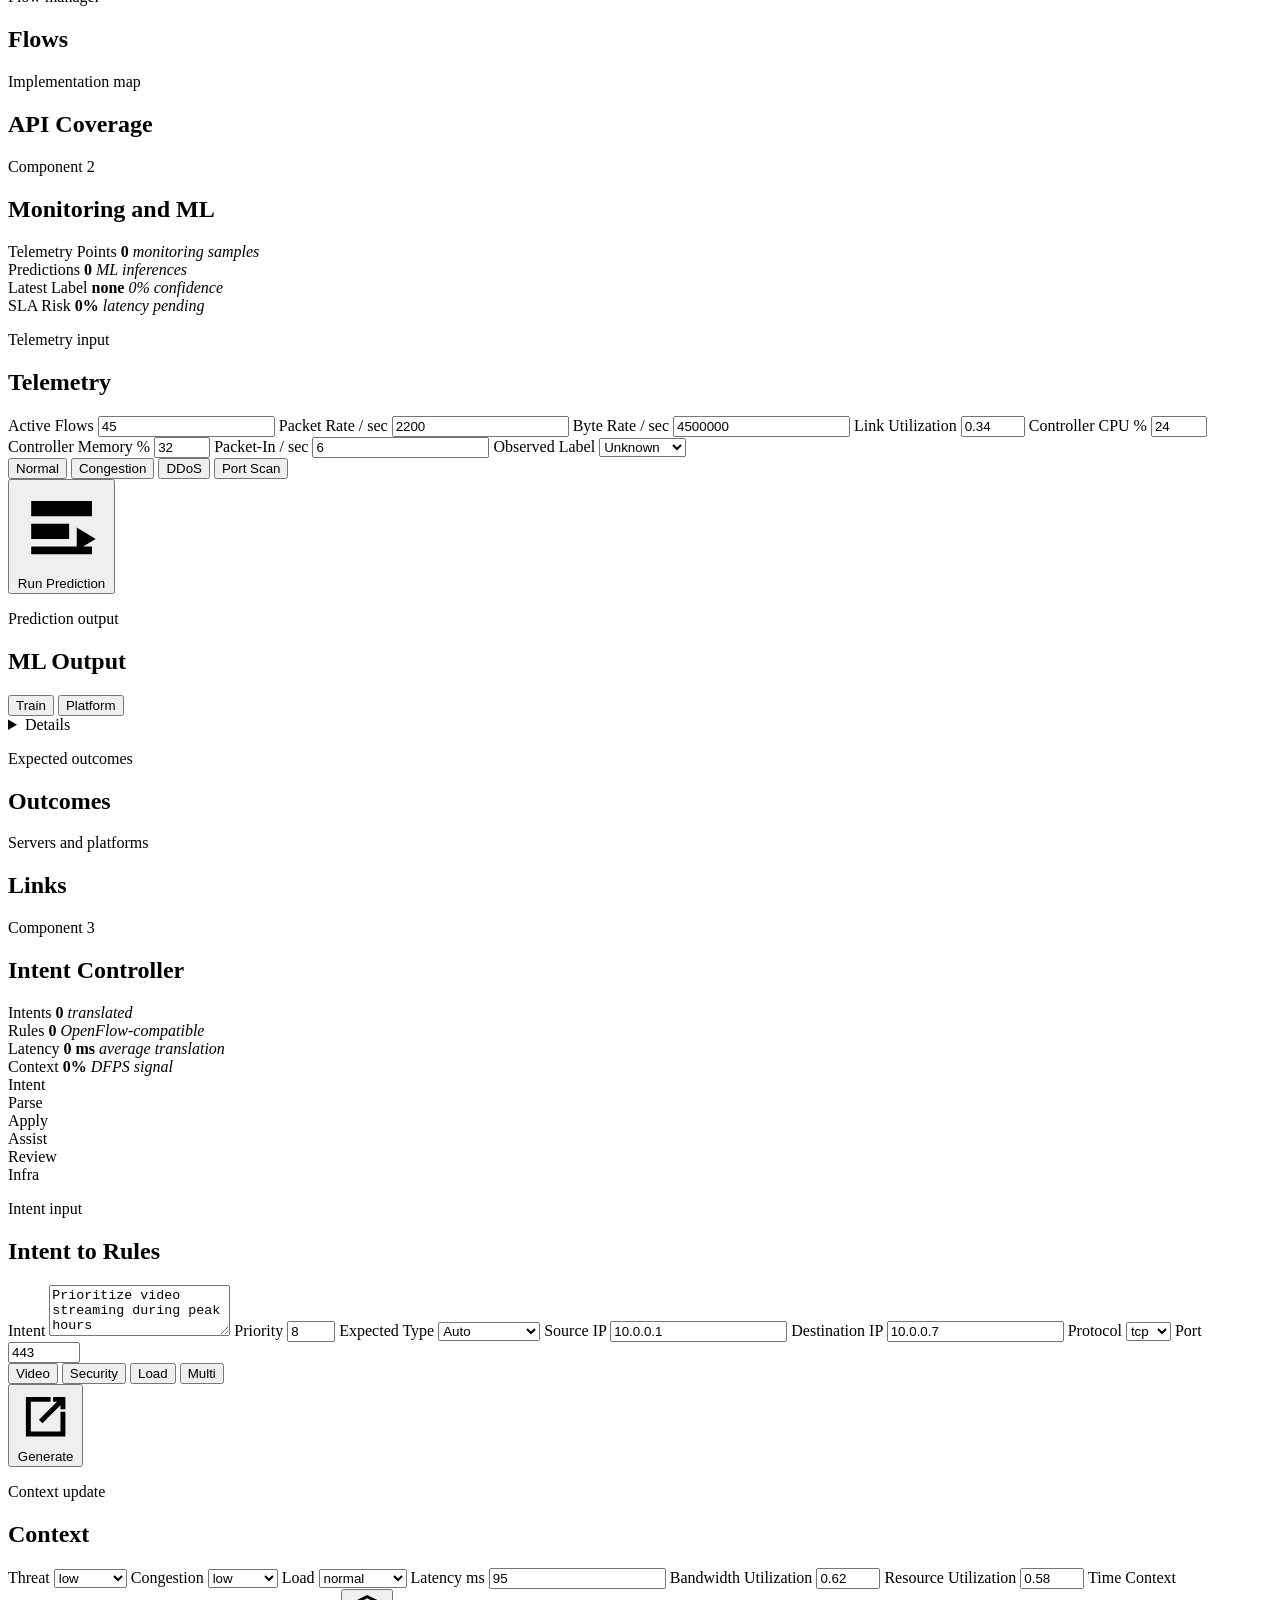
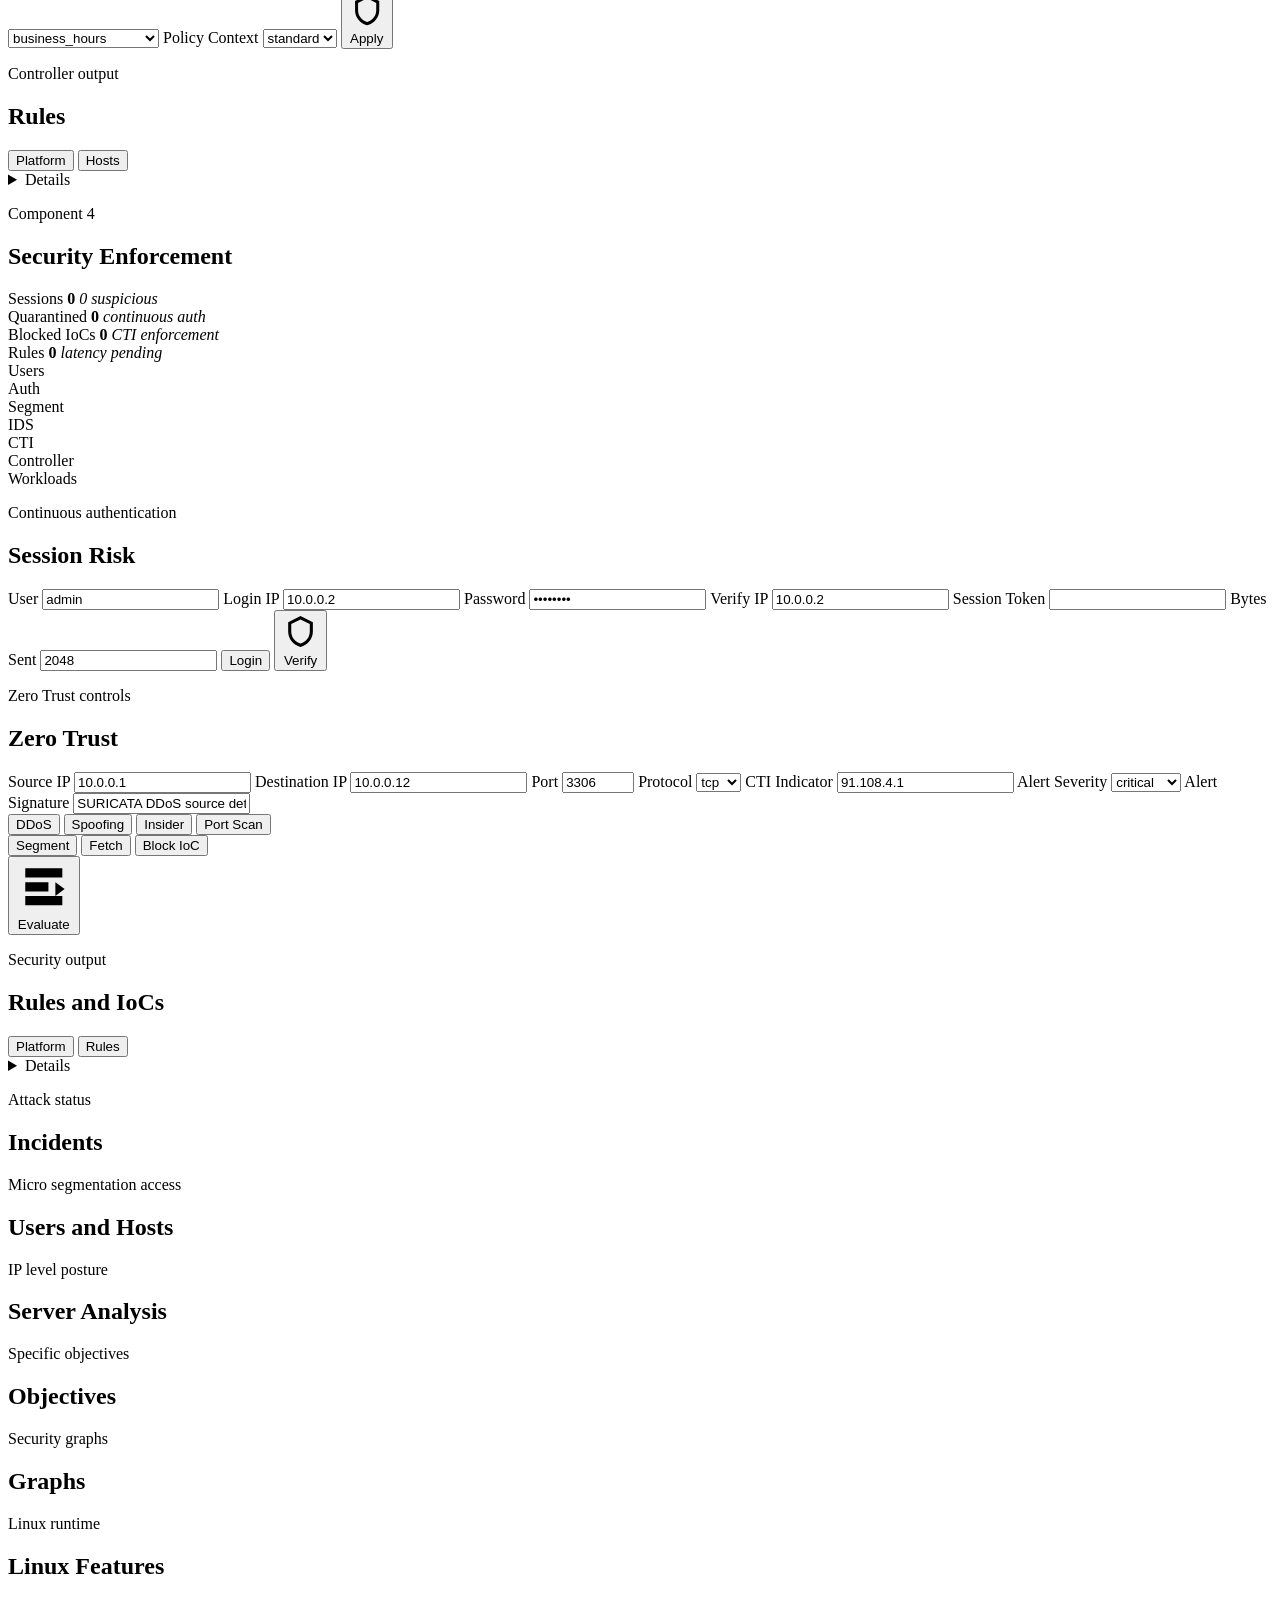
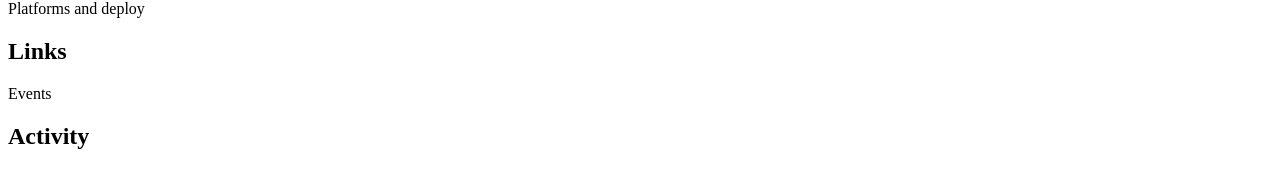
==== commit 65204223: "Generate single-line commit message" ====
--- a/src/adaptive_cloud_platform/frontend/index.html
+++ b/src/adaptive_cloud_platform/frontend/index.html
@@ -125,6 +125,68 @@
           </details>
         </section>
 
+        <section class="sdn-ops-section" data-workspace="component-1" aria-label="SDN runtime and observability">
+          <div class="runtime-panel">
+            <div class="section-title">
+              <p class="eyebrow">Linux SDN runtime</p>
+              <h2>Lab Control</h2>
+            </div>
+            <div class="sdn-toolbar">
+              <select class="scenario-select" id="sdnLabScenario" aria-label="SDN lab scenario">
+                <option value="mixed">Mixed</option>
+                <option value="normal">Normal</option>
+                <option value="congestion">Congestion</option>
+                <option value="ddos">DDoS</option>
+                <option value="port_scan">Port Scan</option>
+              </select>
+              <select class="scenario-select" id="sdnLabDuration" aria-label="SDN lab duration">
+                <option value="60">60 sec</option>
+                <option value="90" selected>90 sec</option>
+                <option value="180">180 sec</option>
+              </select>
+              <select class="scenario-select" id="sdnLinkMode" aria-label="SDN link mode">
+                <option value="basic" selected>Basic links</option>
+                <option value="shaped">Shaped links</option>
+              </select>
+              <button class="secondary-button" id="startSdnLabBtn" type="button">Start SDN</button>
+              <button class="secondary-button subtle" id="stopSdnLabBtn" type="button">Stop SDN</button>
+              <button class="secondary-button" id="validateSdnBtn" type="button">Validate</button>
+              <button class="secondary-button" id="startMonitoringStackBtn" type="button">Start Obs</button>
+              <button class="secondary-button subtle" id="stopMonitoringStackBtn" type="button">Stop Obs</button>
+            </div>
+            <div id="sdnRuntimeSummary" class="sdn-runtime-summary"></div>
+          </div>
+
+          <div class="runtime-panel">
+            <div class="section-title">
+              <p class="eyebrow">OpenFlow topology</p>
+              <h2>Network View</h2>
+            </div>
+            <div id="sdnTopologyView" class="sdn-topology-view"></div>
+          </div>
+
+          <div class="runtime-panel">
+            <div class="section-title">
+              <p class="eyebrow">Rule sync</p>
+              <h2>OpenFlow Rules</h2>
+            </div>
+            <div id="sdnOpenflowList" class="sdn-openflow-list"></div>
+          </div>
+
+          <div class="runtime-panel">
+            <div class="section-title">
+              <p class="eyebrow">Prometheus and Grafana</p>
+              <h2>Views</h2>
+            </div>
+            <div id="sdnMonitoringViews" class="sdn-monitoring-views"></div>
+            <div id="sdnCommandList" class="sdn-command-list"></div>
+            <details class="payload-drawer">
+              <summary>Runtime</summary>
+              <pre id="sdnRuntimeJson">{}</pre>
+            </details>
+          </div>
+        </section>
+
         <section class="kpi-grid" data-workspace="component-1" aria-label="Component 1 runtime metrics">
           <article class="kpi-card primary">
             <span>RR Decisions</span>
@@ -827,6 +889,8 @@
                 <button class="secondary-button" id="componentFourPlatformBtn" type="button">Platform</button>
                 <button class="secondary-button" id="componentFourRulesBtn" type="button">Rules</button>
               </div>
+              <div id="componentFourRuleStatus" class="rule-status-banner"></div>
+              <div id="componentFourRuleList" class="rule-activity-list"></div>
               <details class="payload-drawer">
                 <summary>Details</summary>
                 <pre id="componentFourOutputJson">{}</pre>
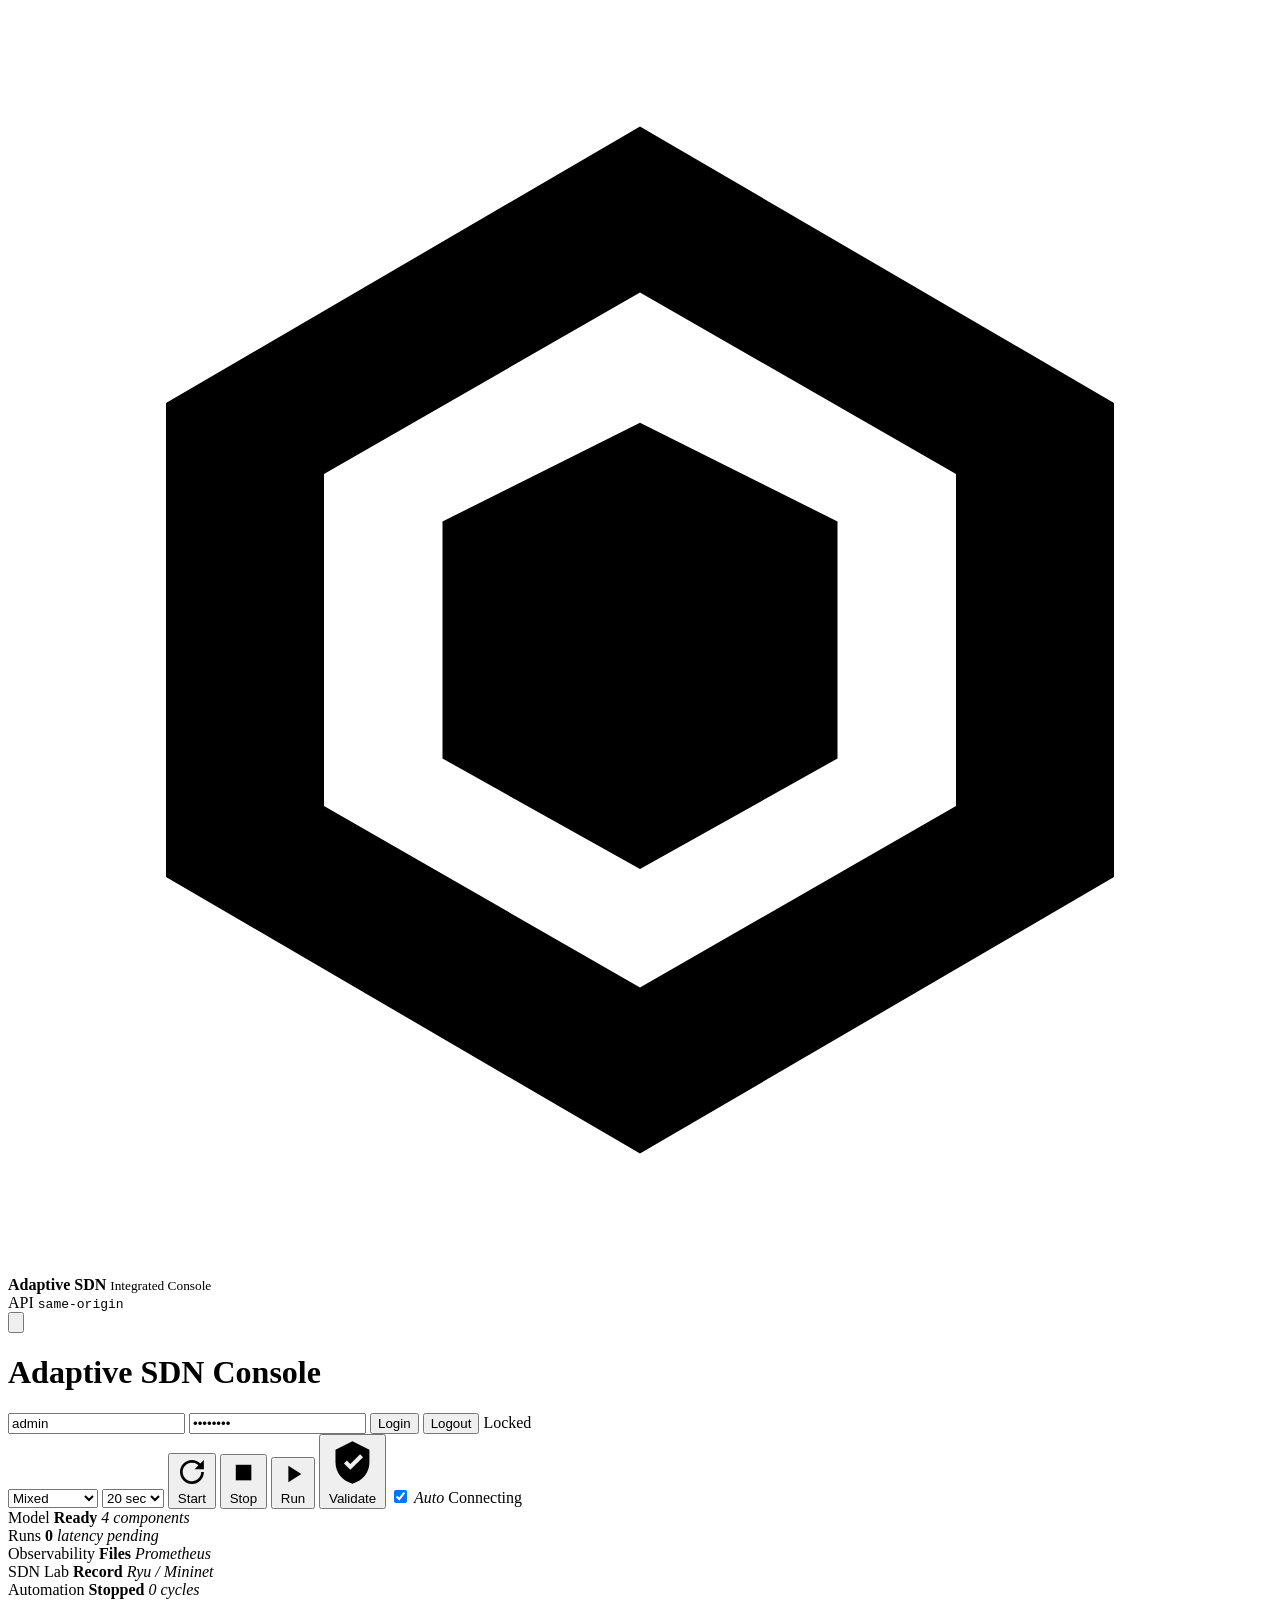
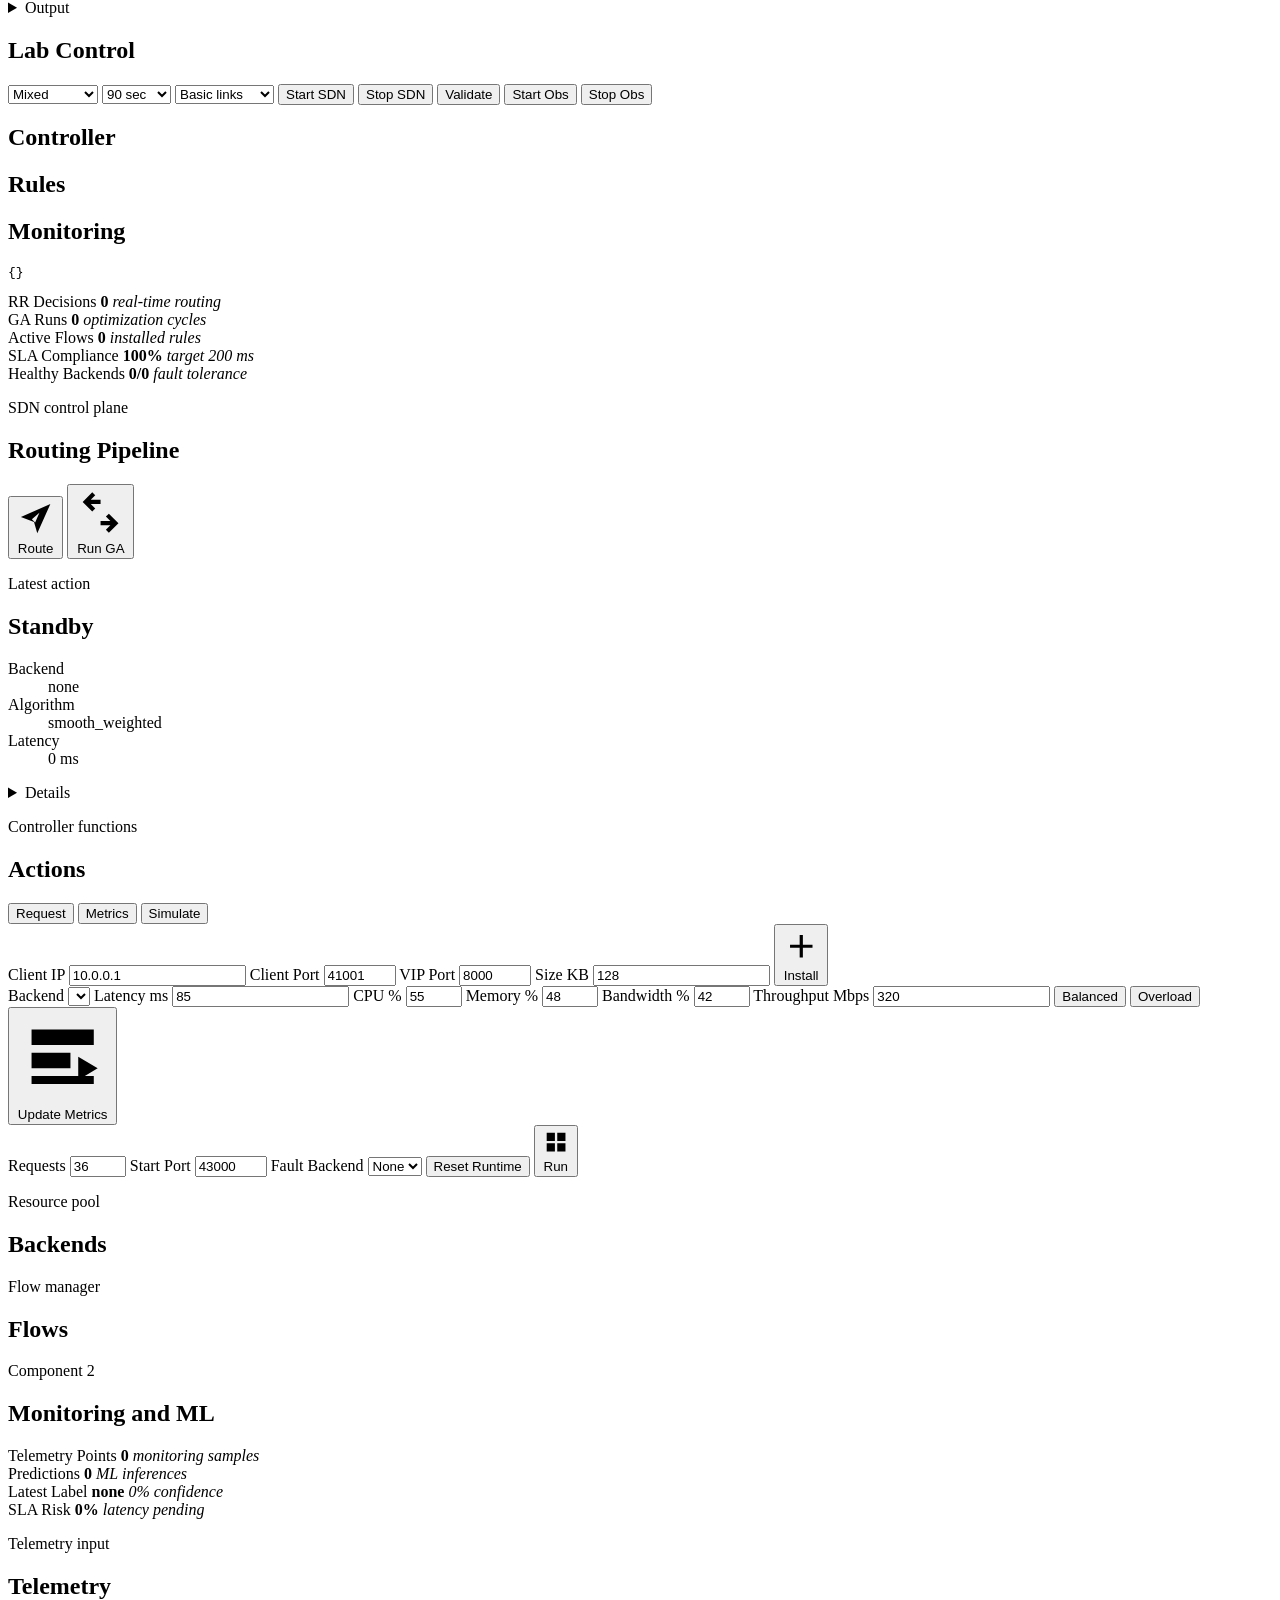
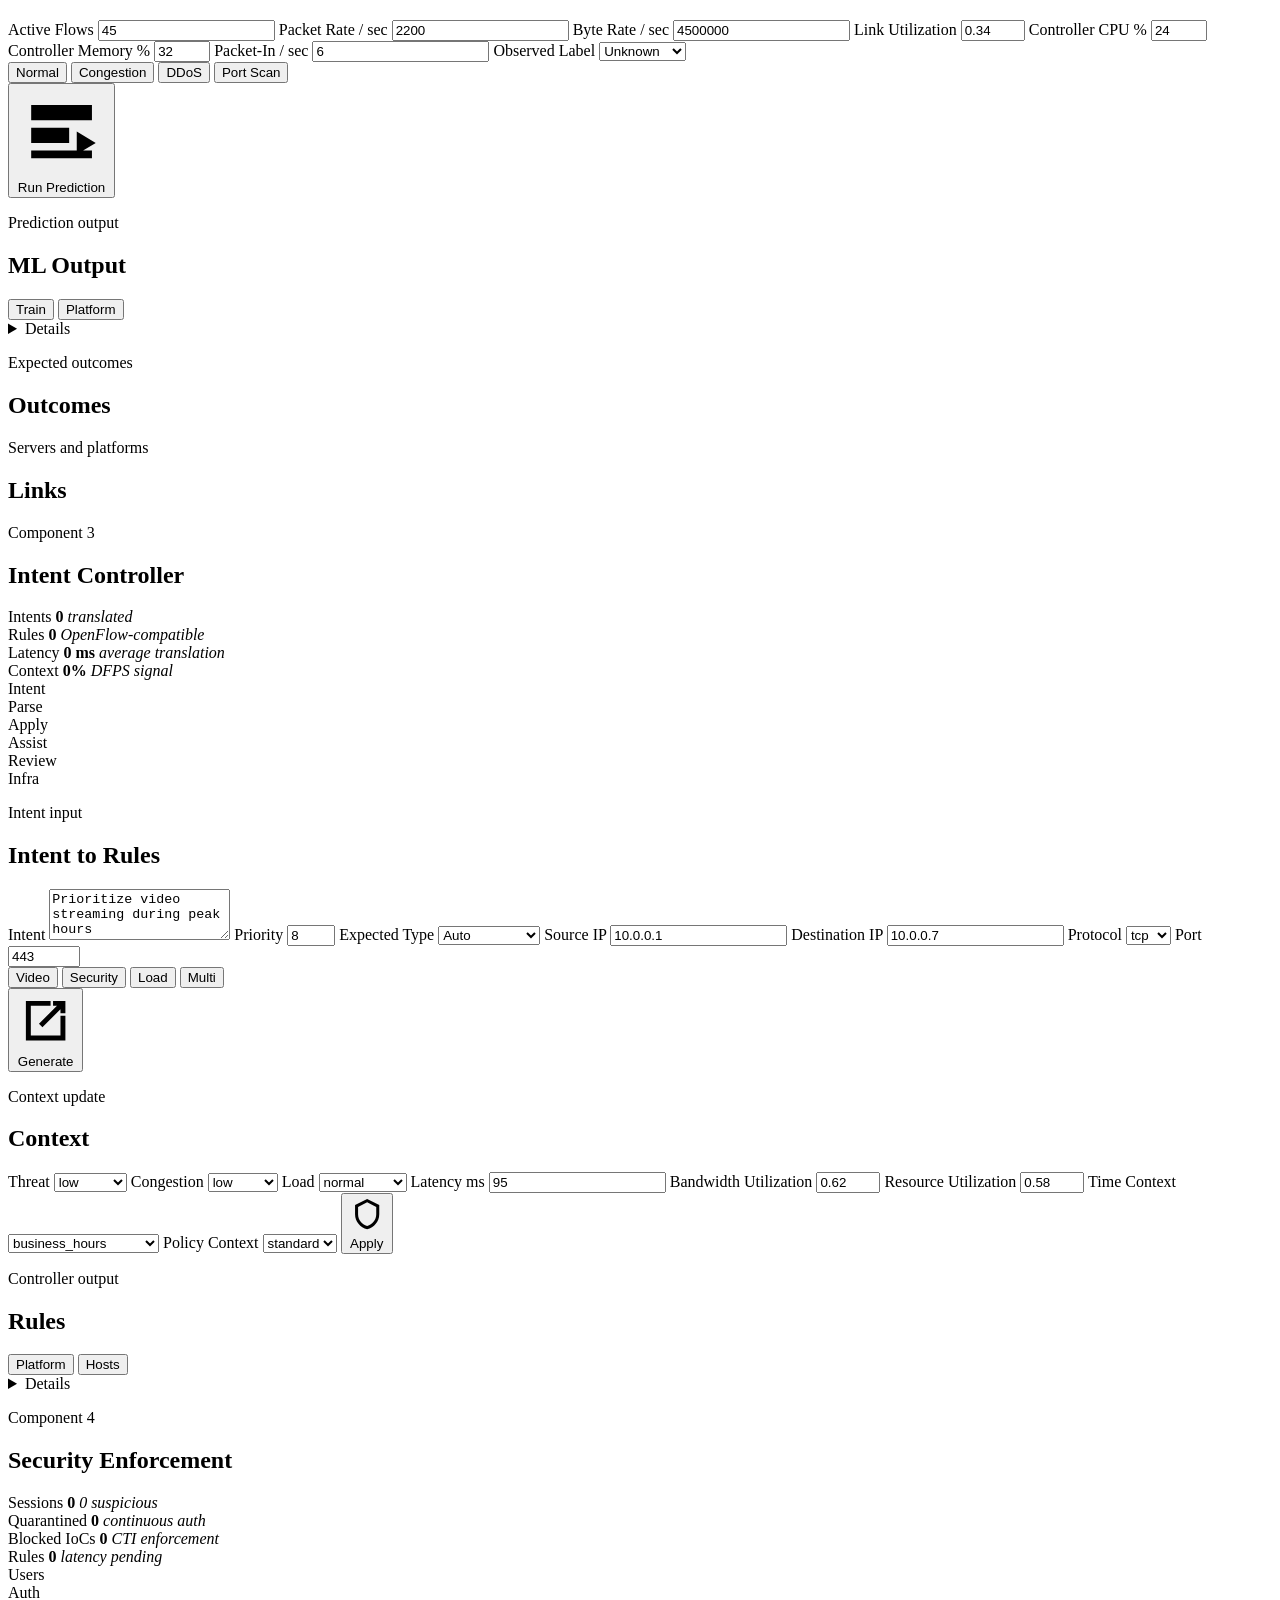
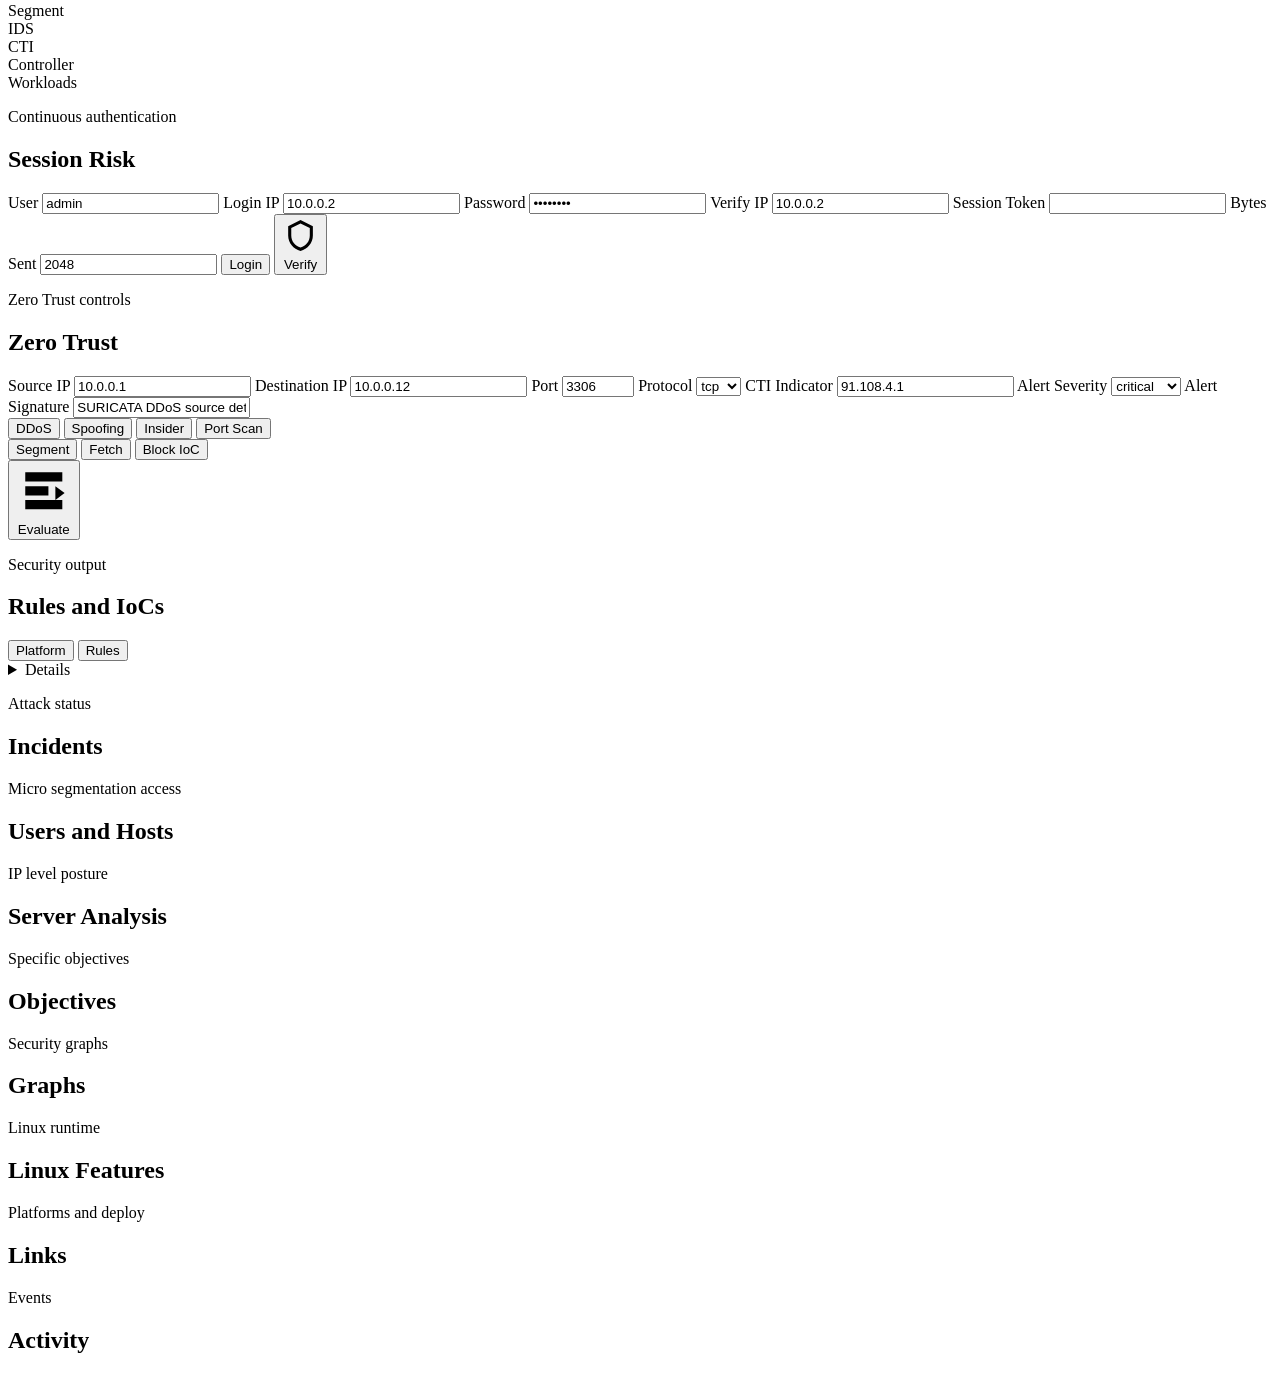
==== commit fe244946: "Add SDN login, controller status, and OpenStack visibility" ====
--- a/src/adaptive_cloud_platform/frontend/index.html
+++ b/src/adaptive_cloud_platform/frontend/index.html
@@ -44,6 +44,16 @@
             <h1>Adaptive SDN Console</h1>
           </div>
           <div class="topbar-actions">
+            <div class="auth-strip" id="authStrip">
+              <input id="operatorUser" type="text" value="admin" aria-label="Operator username" />
+              <input id="operatorPass" type="password" value="admin123" aria-label="Operator password" />
+              <button class="secondary-button" id="operatorLoginBtn" type="button">Login</button>
+              <button class="secondary-button subtle" id="operatorLogoutBtn" type="button">Logout</button>
+              <span class="status-pill" id="authStatus">
+                <span class="status-dot"></span>
+                Locked
+              </span>
+            </div>
             <select class="scenario-select" id="integratedScenario" aria-label="Integrated scenario">
               <option value="mixed">Mixed</option>
               <option value="normal">Normal</option>
@@ -128,7 +138,6 @@
         <section class="sdn-ops-section" data-workspace="component-1" aria-label="SDN runtime and observability">
           <div class="runtime-panel">
             <div class="section-title">
-              <p class="eyebrow">Linux SDN runtime</p>
               <h2>Lab Control</h2>
             </div>
             <div class="sdn-toolbar">
@@ -159,31 +168,26 @@
 
           <div class="runtime-panel">
             <div class="section-title">
-              <p class="eyebrow">OpenFlow topology</p>
-              <h2>Network View</h2>
+              <h2>Controller</h2>
             </div>
             <div id="sdnTopologyView" class="sdn-topology-view"></div>
+            <div id="sdnControllerWindow" class="sdn-controller-window"></div>
           </div>
 
           <div class="runtime-panel">
             <div class="section-title">
-              <p class="eyebrow">Rule sync</p>
-              <h2>OpenFlow Rules</h2>
+              <h2>Rules</h2>
             </div>
             <div id="sdnOpenflowList" class="sdn-openflow-list"></div>
           </div>
 
           <div class="runtime-panel">
             <div class="section-title">
-              <p class="eyebrow">Prometheus and Grafana</p>
-              <h2>Views</h2>
+              <h2>Monitoring</h2>
             </div>
             <div id="sdnMonitoringViews" class="sdn-monitoring-views"></div>
             <div id="sdnCommandList" class="sdn-command-list"></div>
-            <details class="payload-drawer">
-              <summary>Runtime</summary>
-              <pre id="sdnRuntimeJson">{}</pre>
-            </details>
+            <pre id="sdnRuntimeJson" class="workspace-hidden">{}</pre>
           </div>
         </section>
 
@@ -238,26 +242,6 @@
               </div>
             </div>
 
-            <div class="component-one-map" aria-label="Component 1 use-case pipeline">
-              <div class="actor actor-user">User</div>
-              <div class="pipe-node node-request">Request</div>
-              <div class="pipe-node node-analyze">Analyze</div>
-              <div class="pipe-node node-rr">RR</div>
-              <div class="pipe-node node-ga">GA</div>
-              <div class="pipe-node node-update">Sync</div>
-              <div class="pipe-node node-monitoring">Monitor</div>
-              <div class="pipe-node node-allocate">Allocate</div>
-              <div class="actor actor-controller">Controller</div>
-              <div class="actor actor-flow">Flow</div>
-              <div class="actor actor-switch">Switches</div>
-              <span class="connector c1"></span>
-              <span class="connector c2"></span>
-              <span class="connector c3"></span>
-              <span class="connector c4"></span>
-              <span class="connector c5"></span>
-              <span class="connector c6"></span>
-              <span class="connector c7"></span>
-            </div>
           </div>
 
           <aside class="decision-panel">
@@ -403,14 +387,6 @@
             </div>
             <div id="flowRuleList" class="flow-rule-list"></div>
           </div>
-        </section>
-
-        <section class="api-matrix" data-workspace="component-1" aria-label="Component API matrix">
-          <div class="section-title">
-            <p class="eyebrow">Implementation map</p>
-            <h2>API Coverage</h2>
-          </div>
-          <div id="apiMatrix" class="matrix-grid"></div>
         </section>
 
         <section class="component-two-section" data-workspace="component-2" aria-label="Component 2 monitoring and ML workspace">
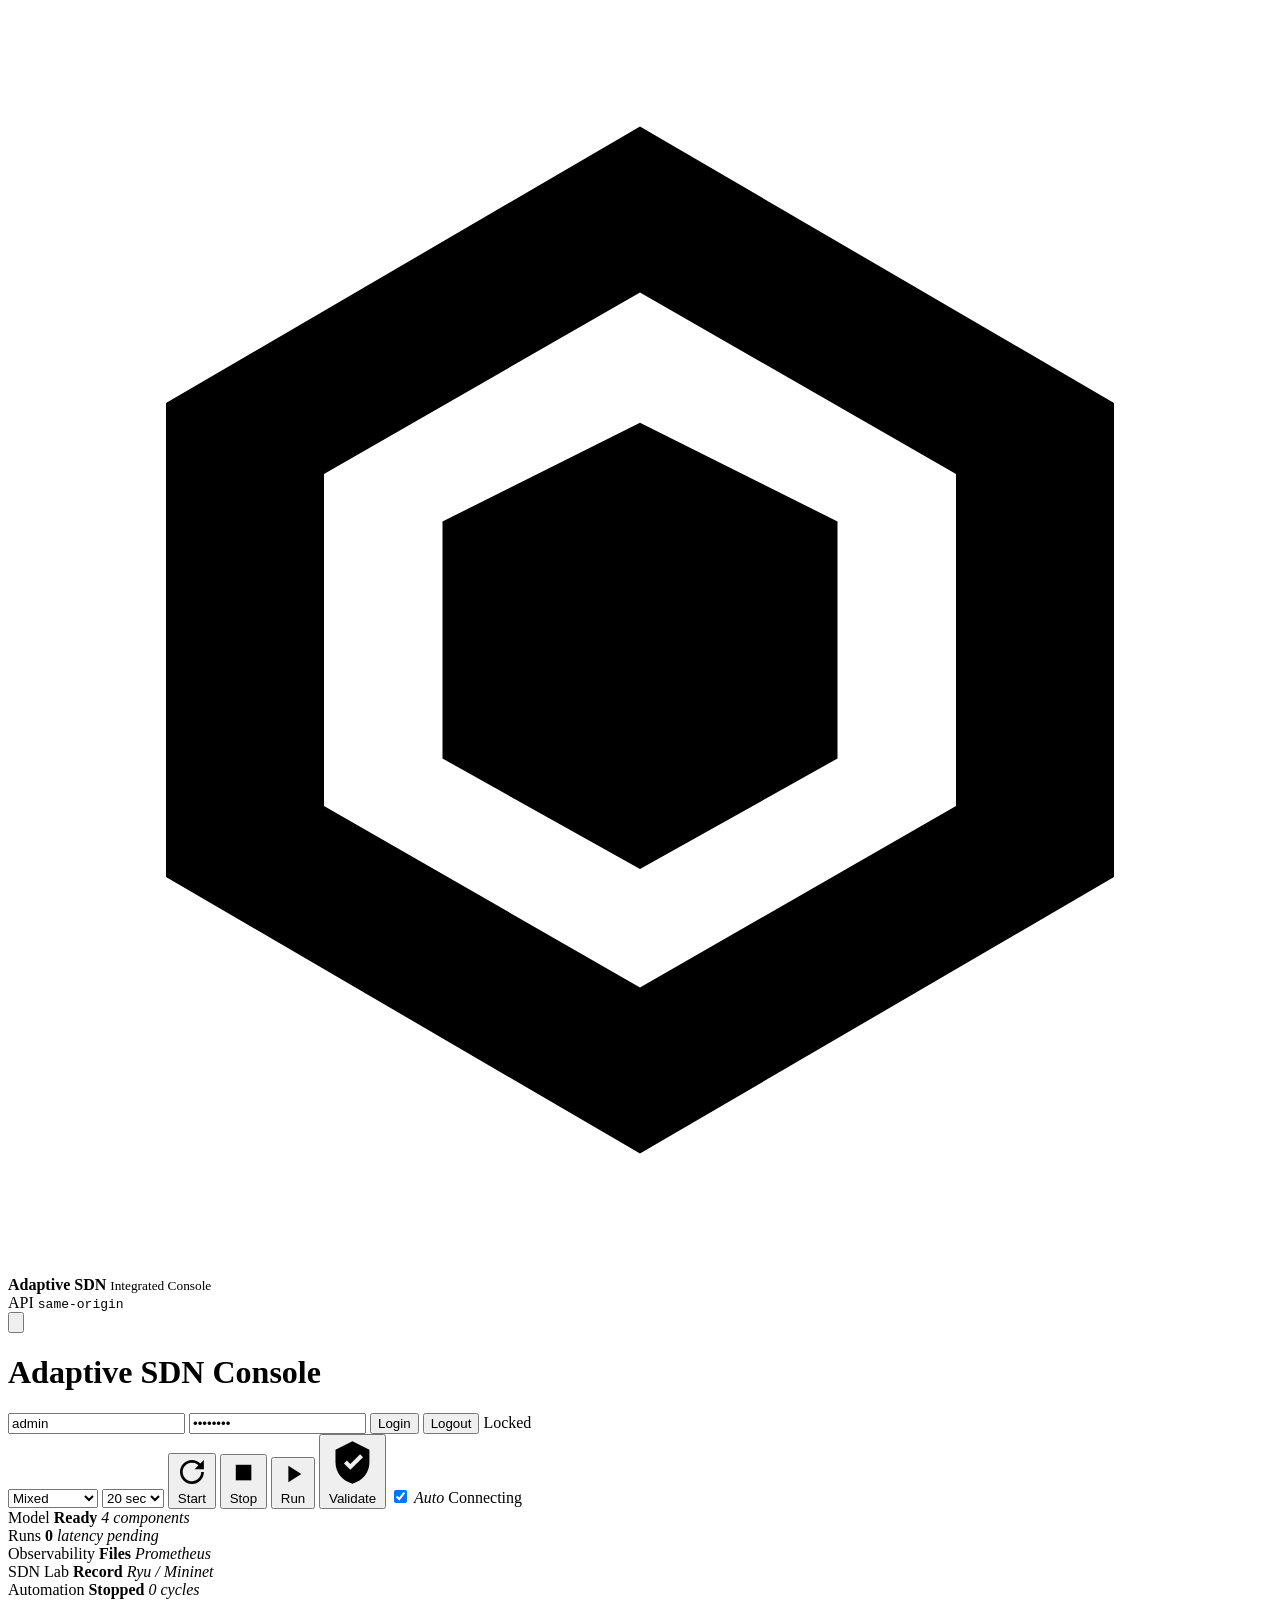
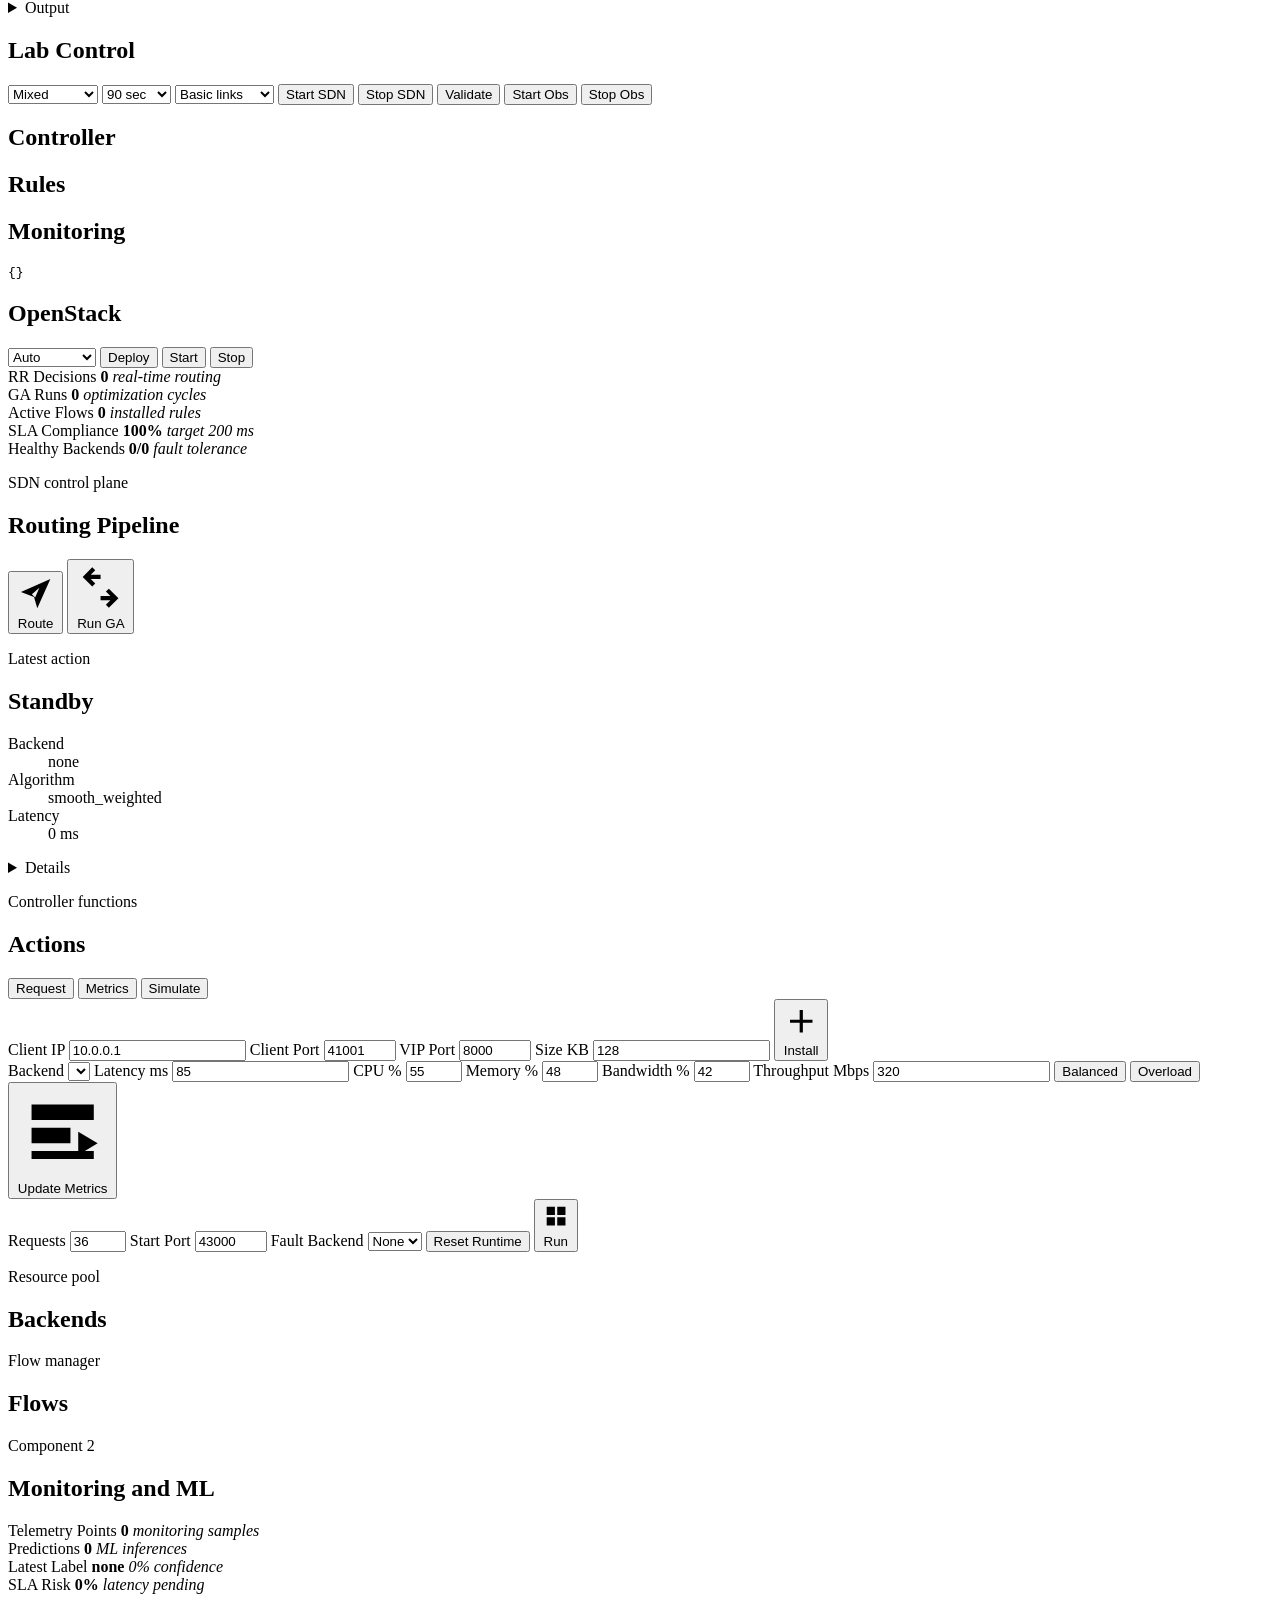
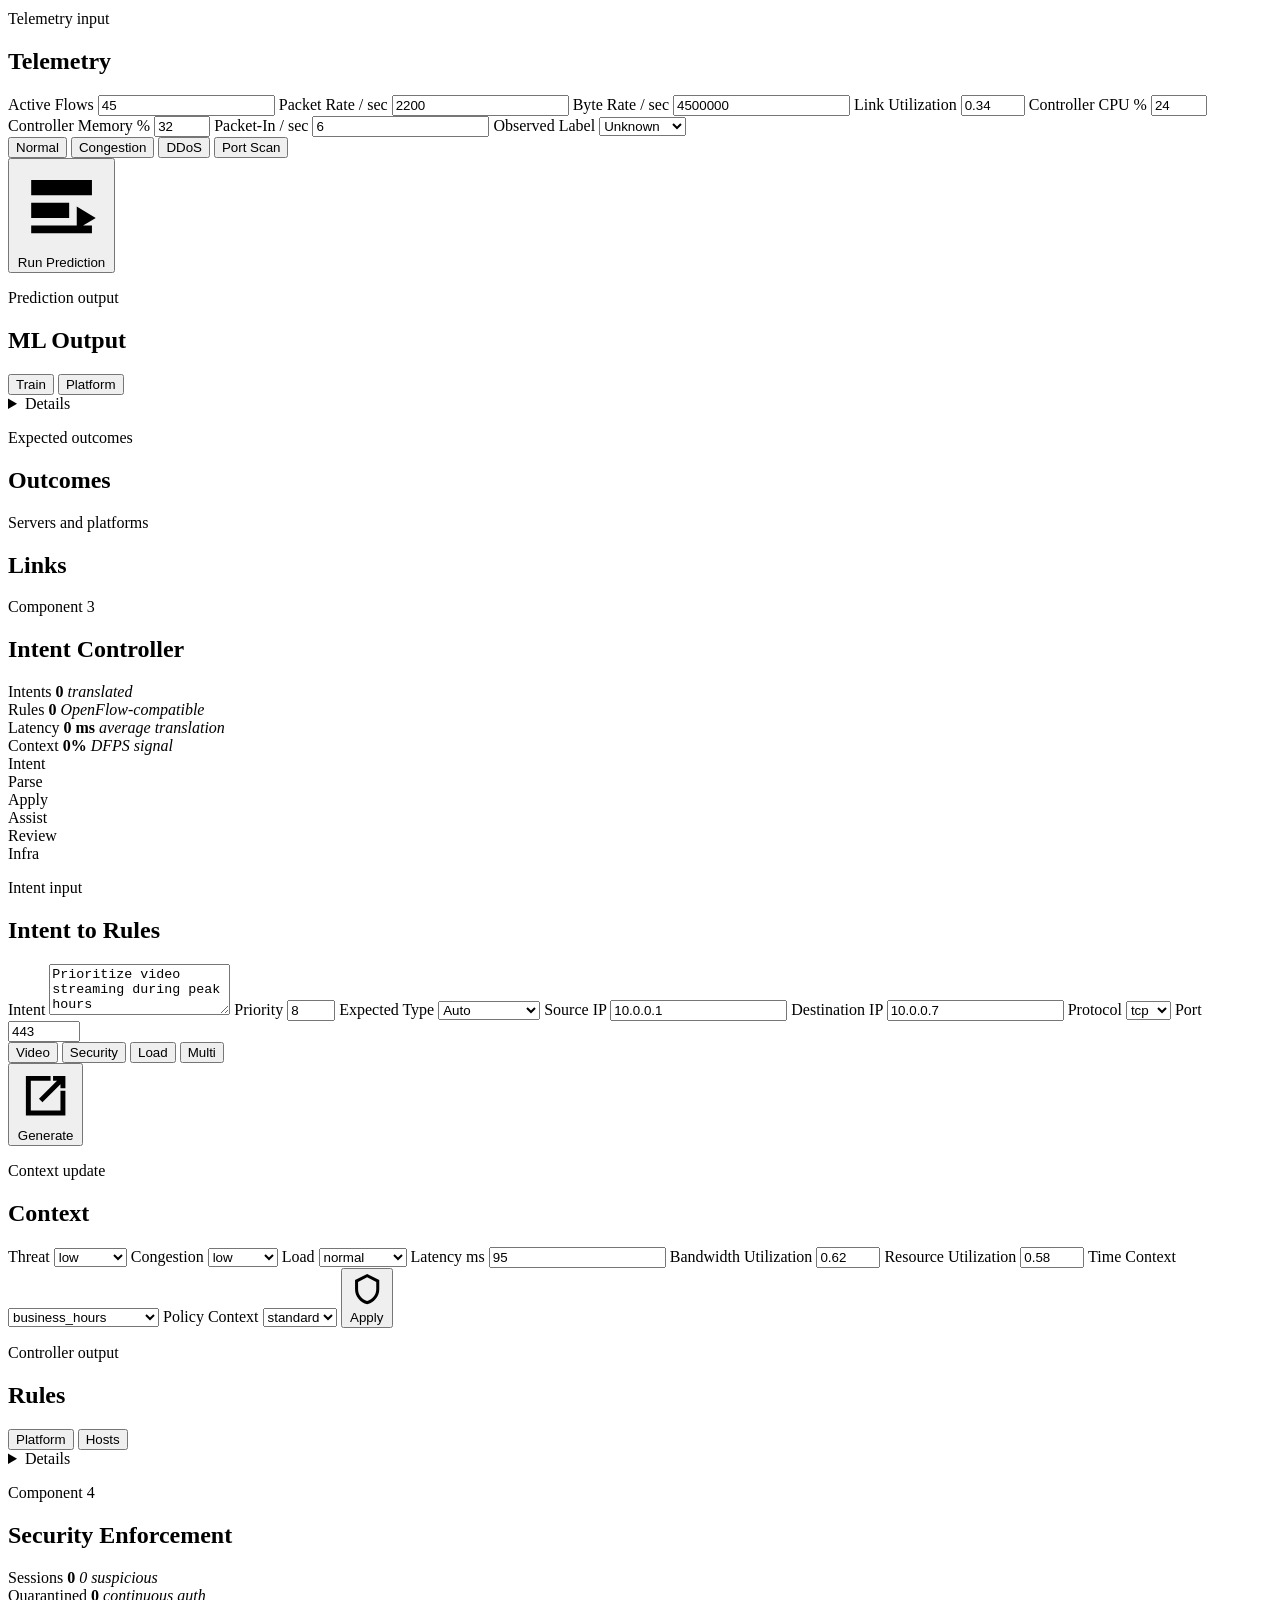
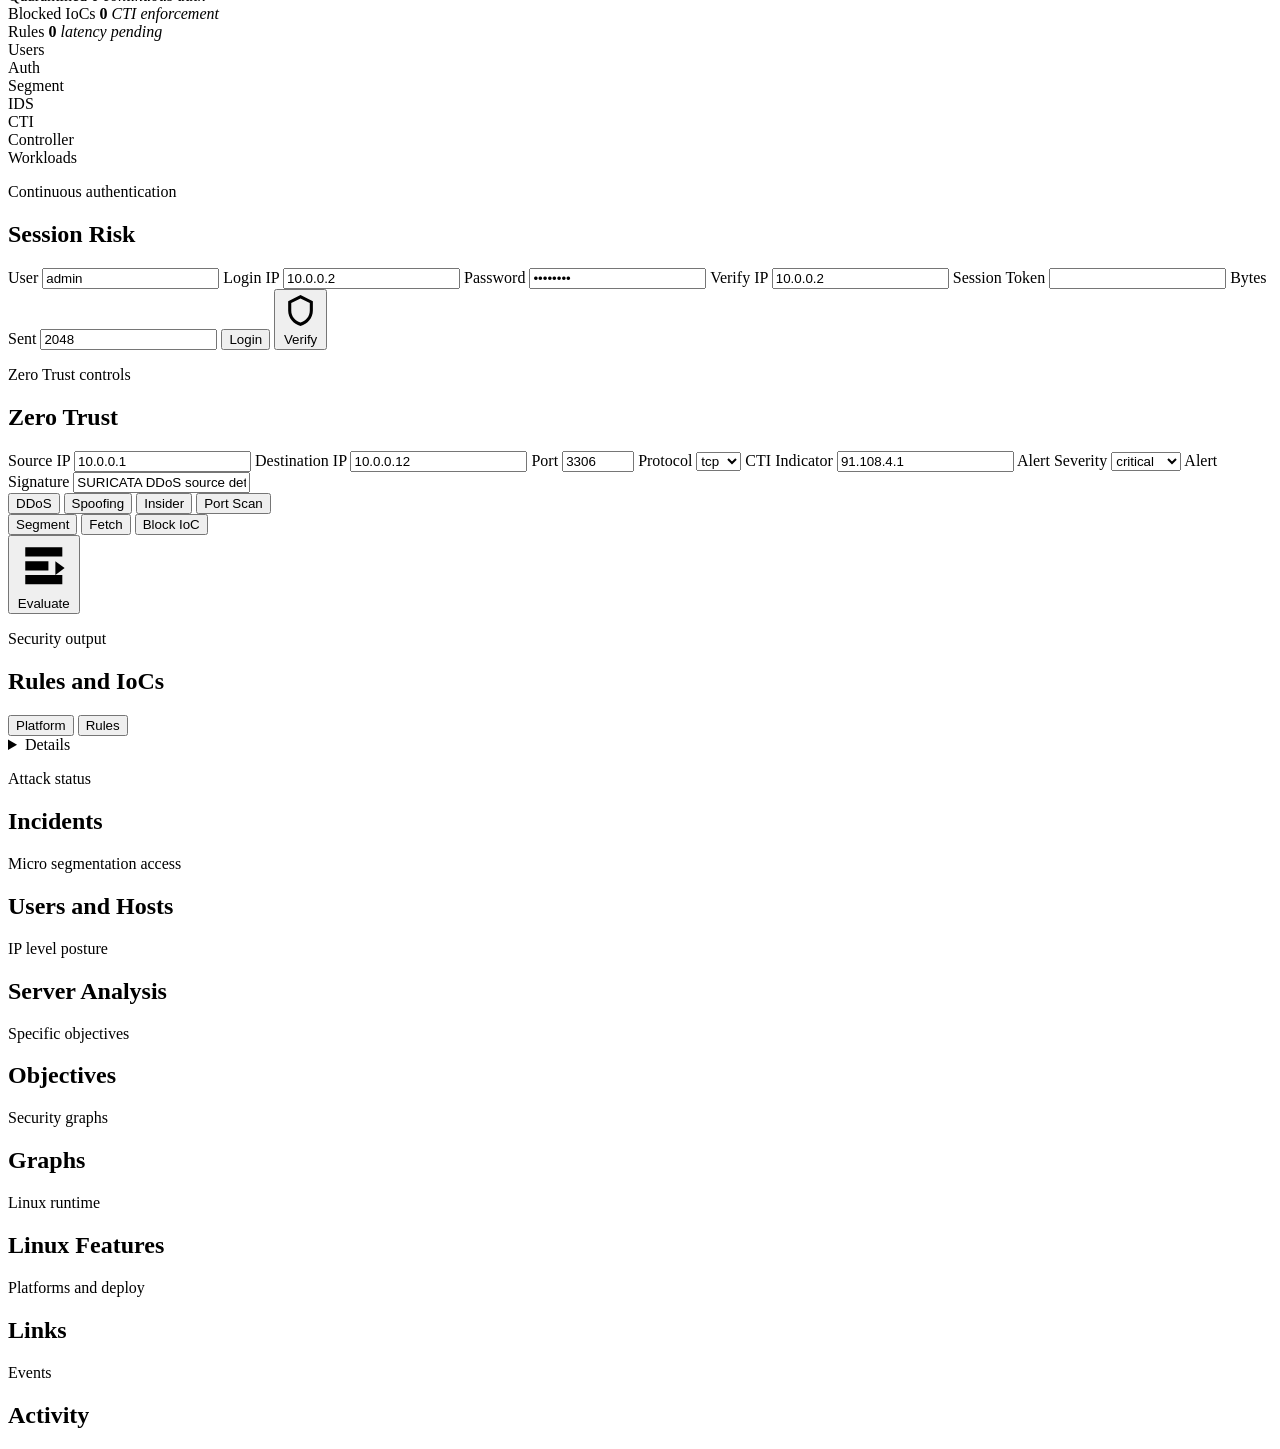
==== commit 0356a4f0: "Add OpenStack controls and Linux runtime flow" ====
--- a/src/adaptive_cloud_platform/frontend/index.html
+++ b/src/adaptive_cloud_platform/frontend/index.html
@@ -189,6 +189,22 @@
             <div id="sdnCommandList" class="sdn-command-list"></div>
             <pre id="sdnRuntimeJson" class="workspace-hidden">{}</pre>
           </div>
+
+          <div class="runtime-panel">
+            <div class="section-title">
+              <h2>OpenStack</h2>
+            </div>
+            <div class="sdn-toolbar">
+              <select class="scenario-select" id="openstackMode" aria-label="OpenStack deployment mode">
+                <option value="auto" selected>Auto</option>
+                <option value="microstack">MicroStack</option>
+              </select>
+              <button class="secondary-button" id="deployOpenstackBtn" type="button">Deploy</button>
+              <button class="secondary-button" id="startOpenstackBtn" type="button">Start</button>
+              <button class="secondary-button subtle" id="stopOpenstackBtn" type="button">Stop</button>
+            </div>
+            <div id="openstackRuntimePanel" class="openstack-runtime"></div>
+          </div>
         </section>
 
         <section class="kpi-grid" data-workspace="component-1" aria-label="Component 1 runtime metrics">
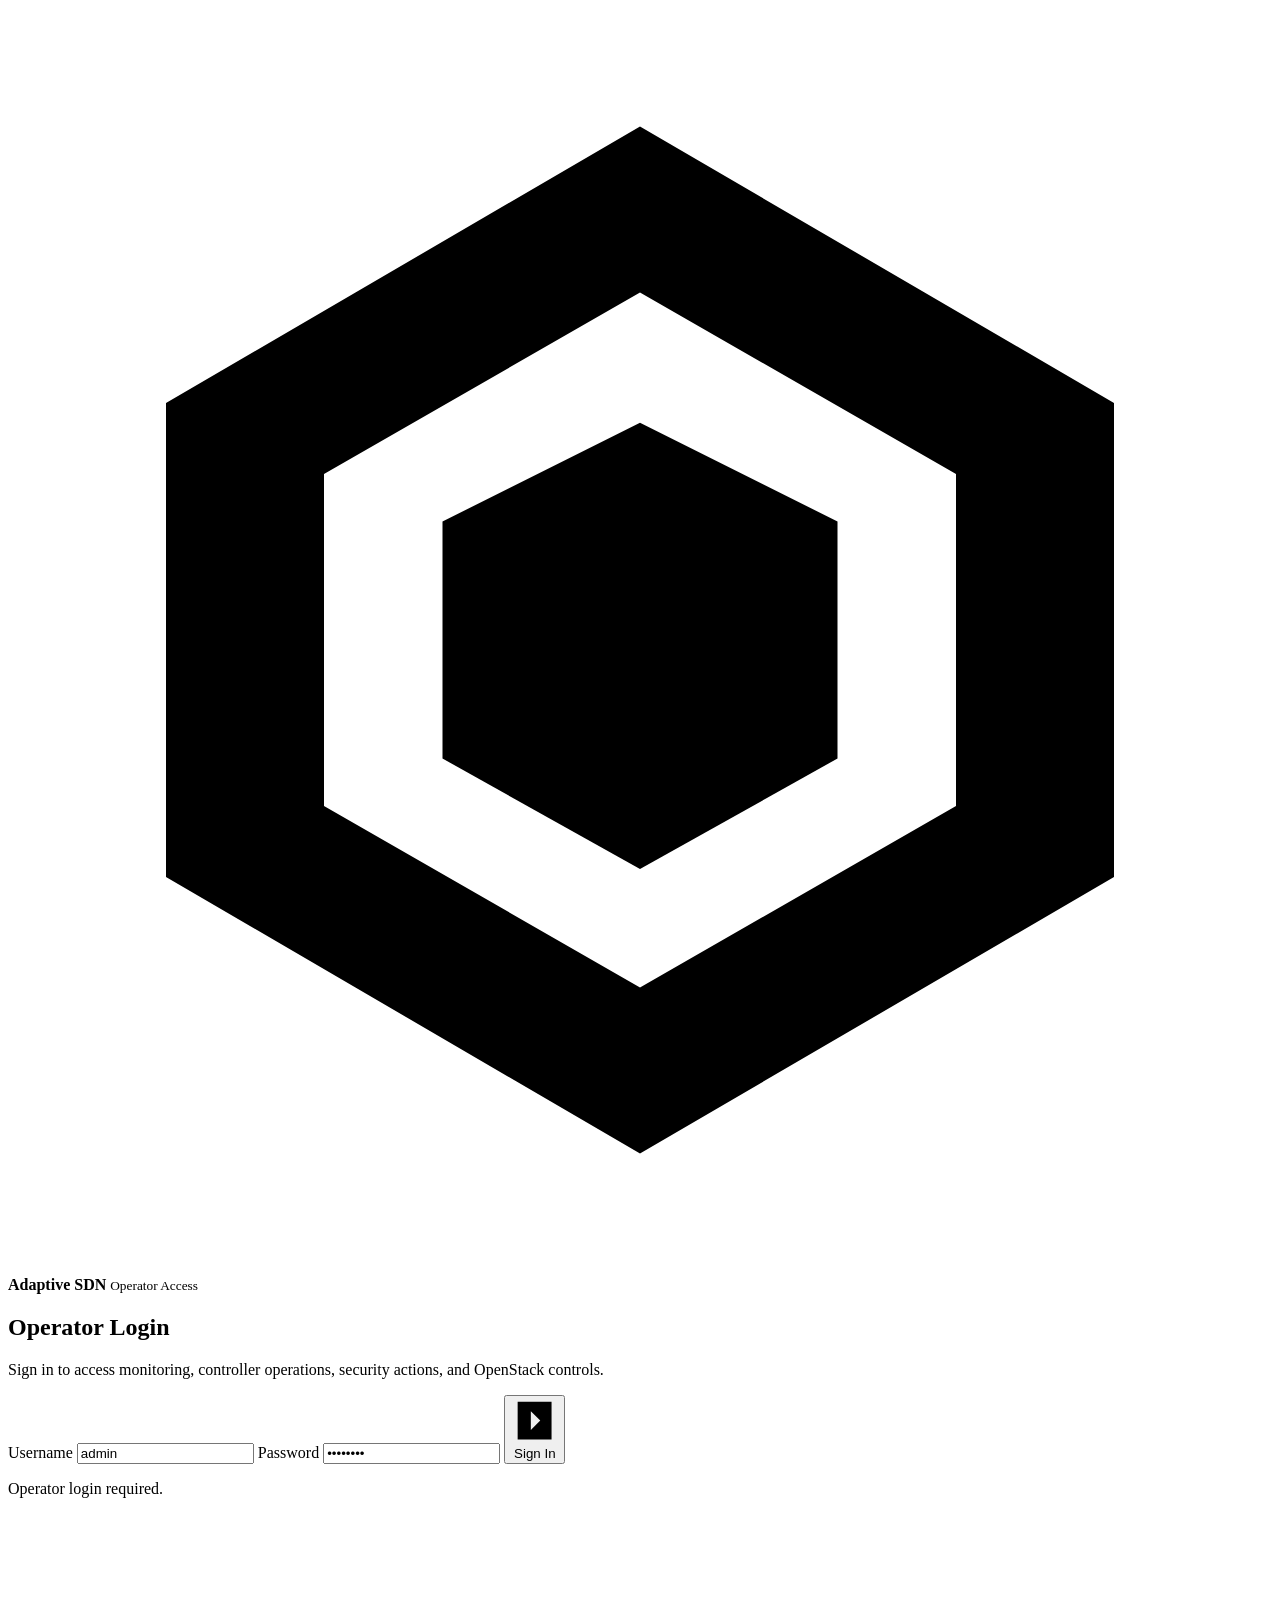
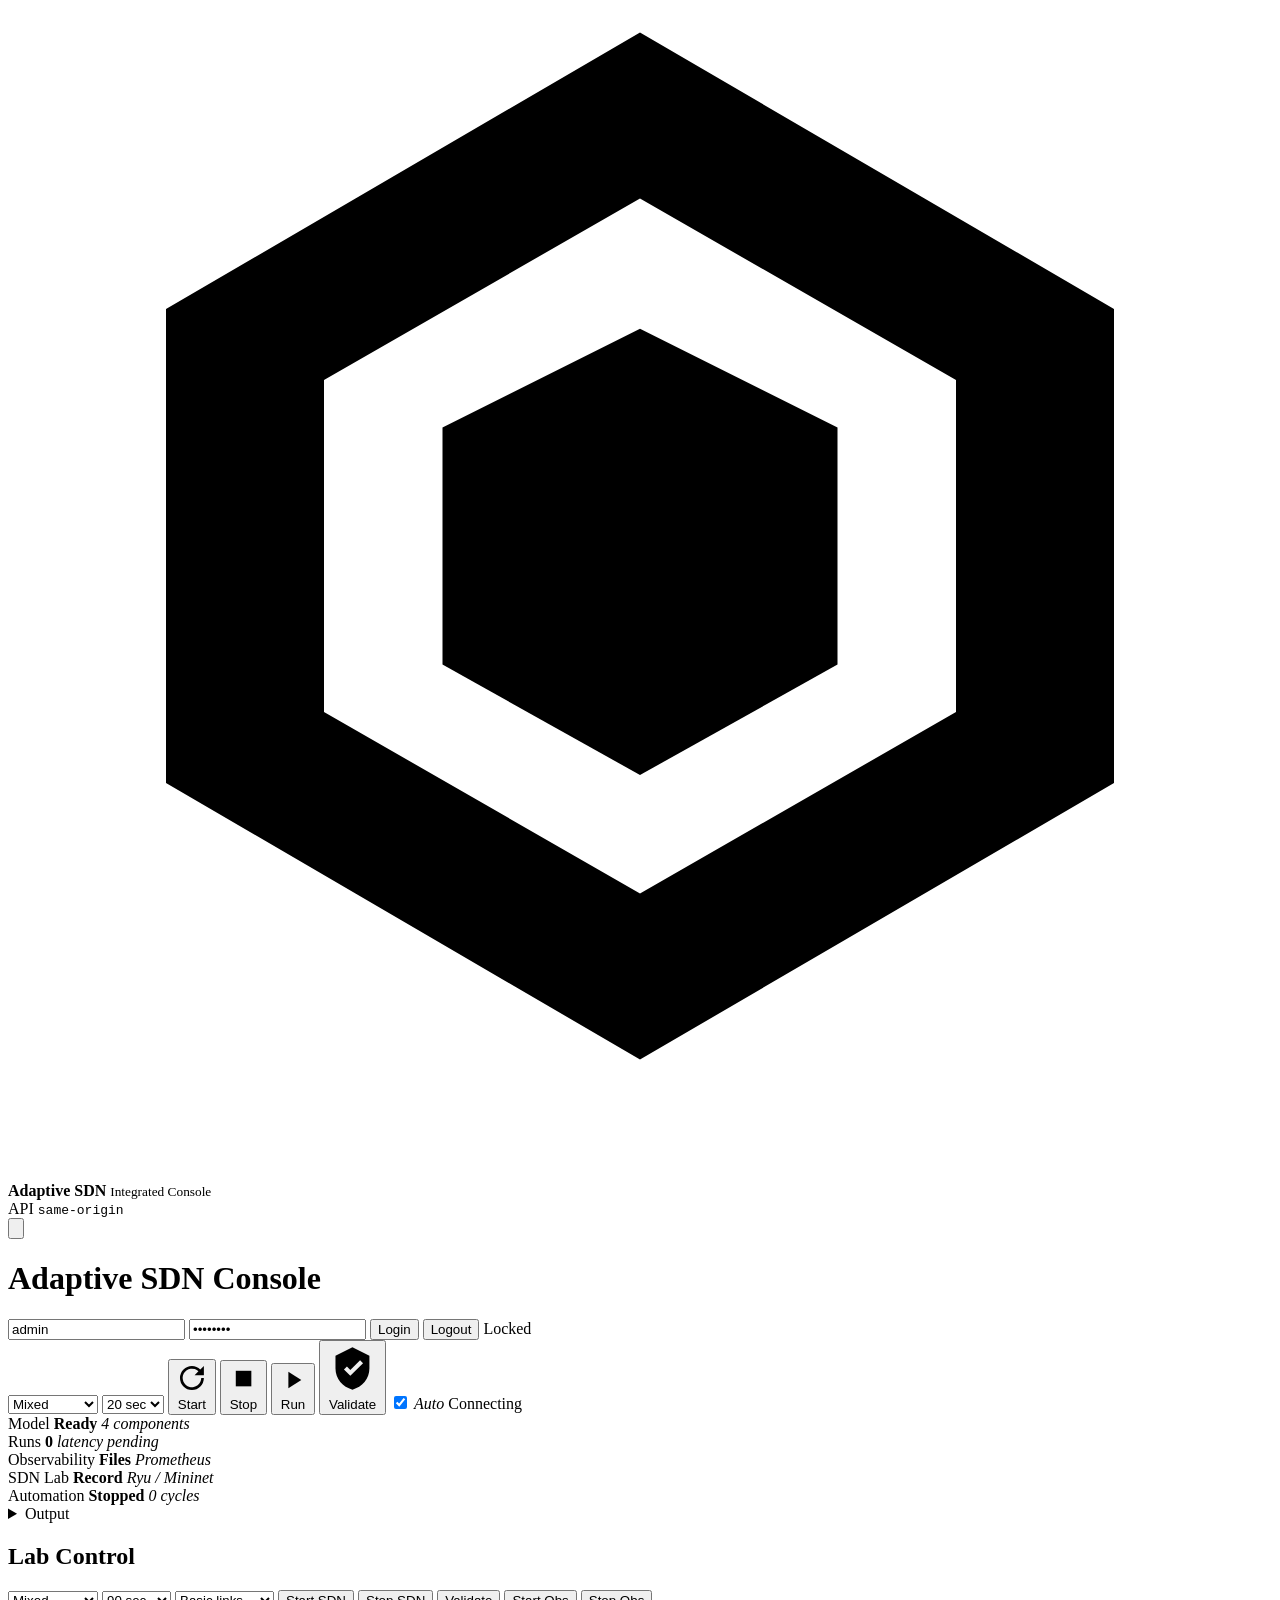
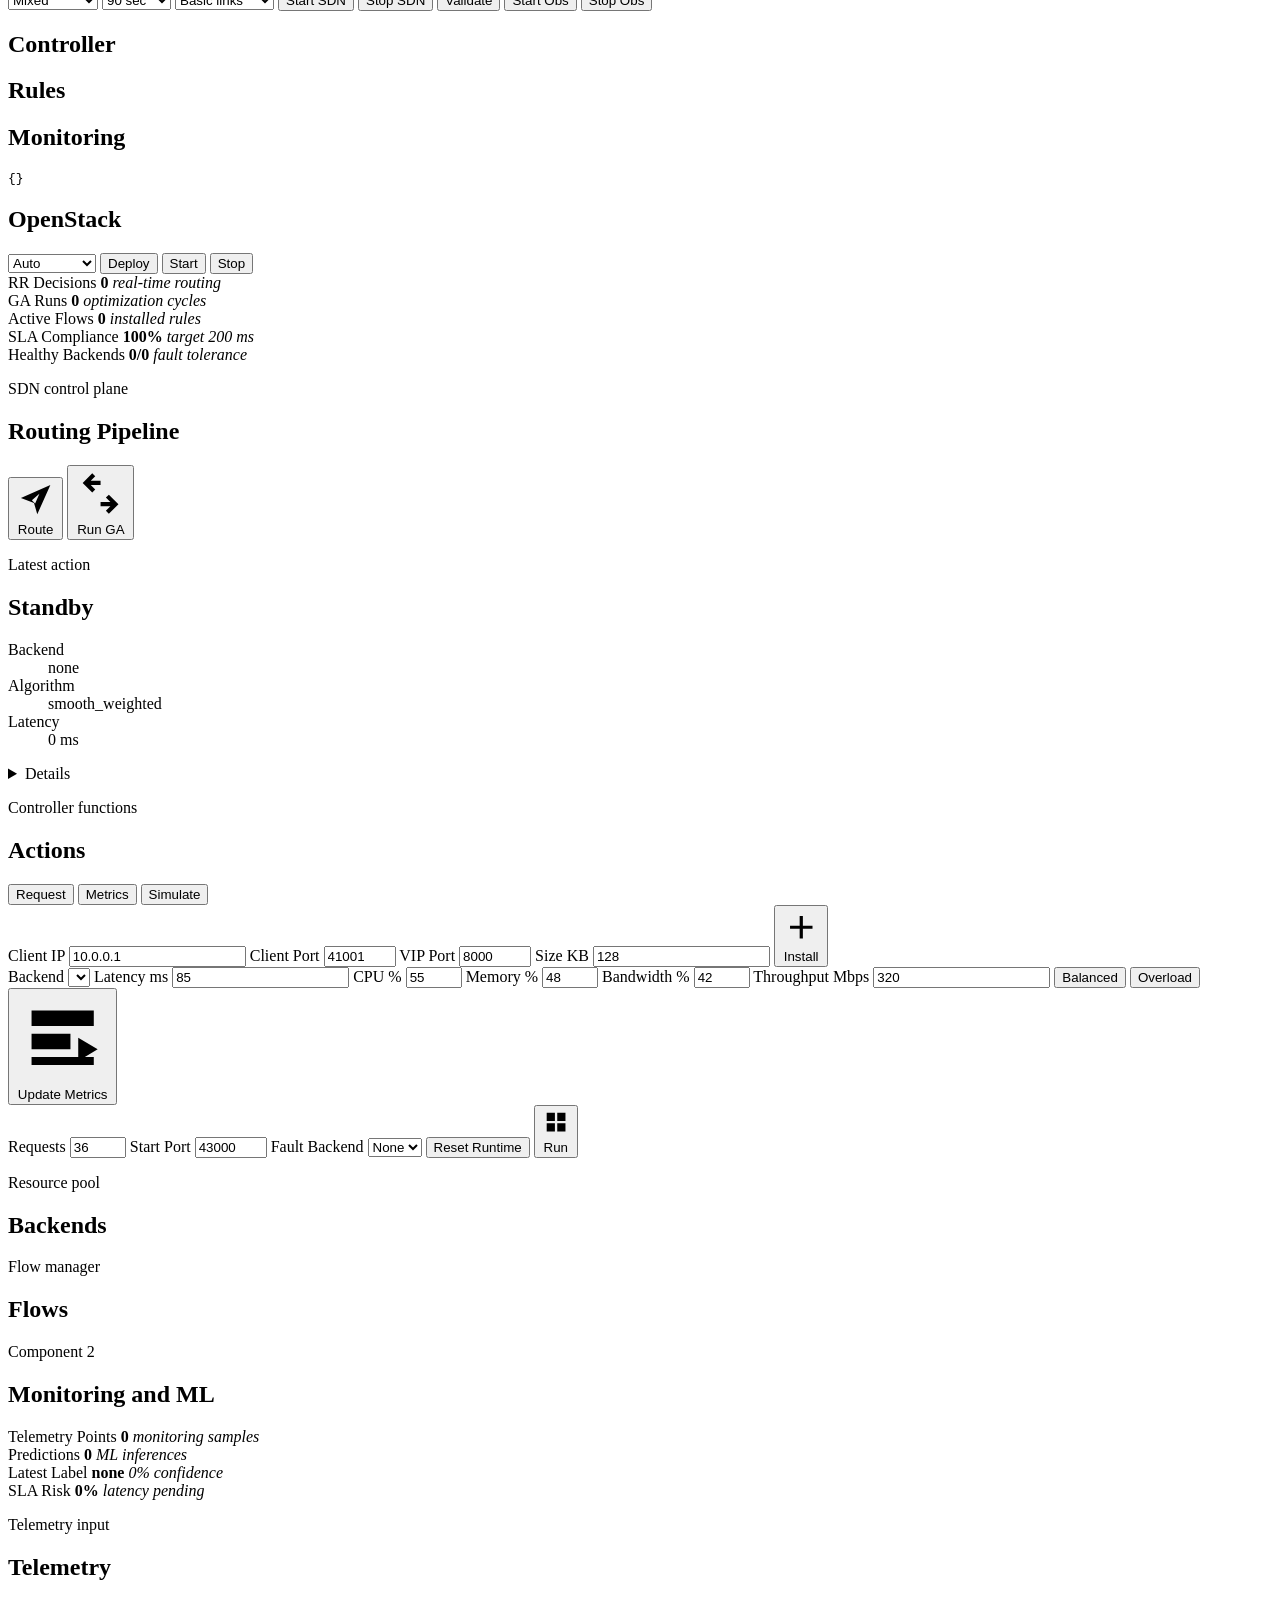
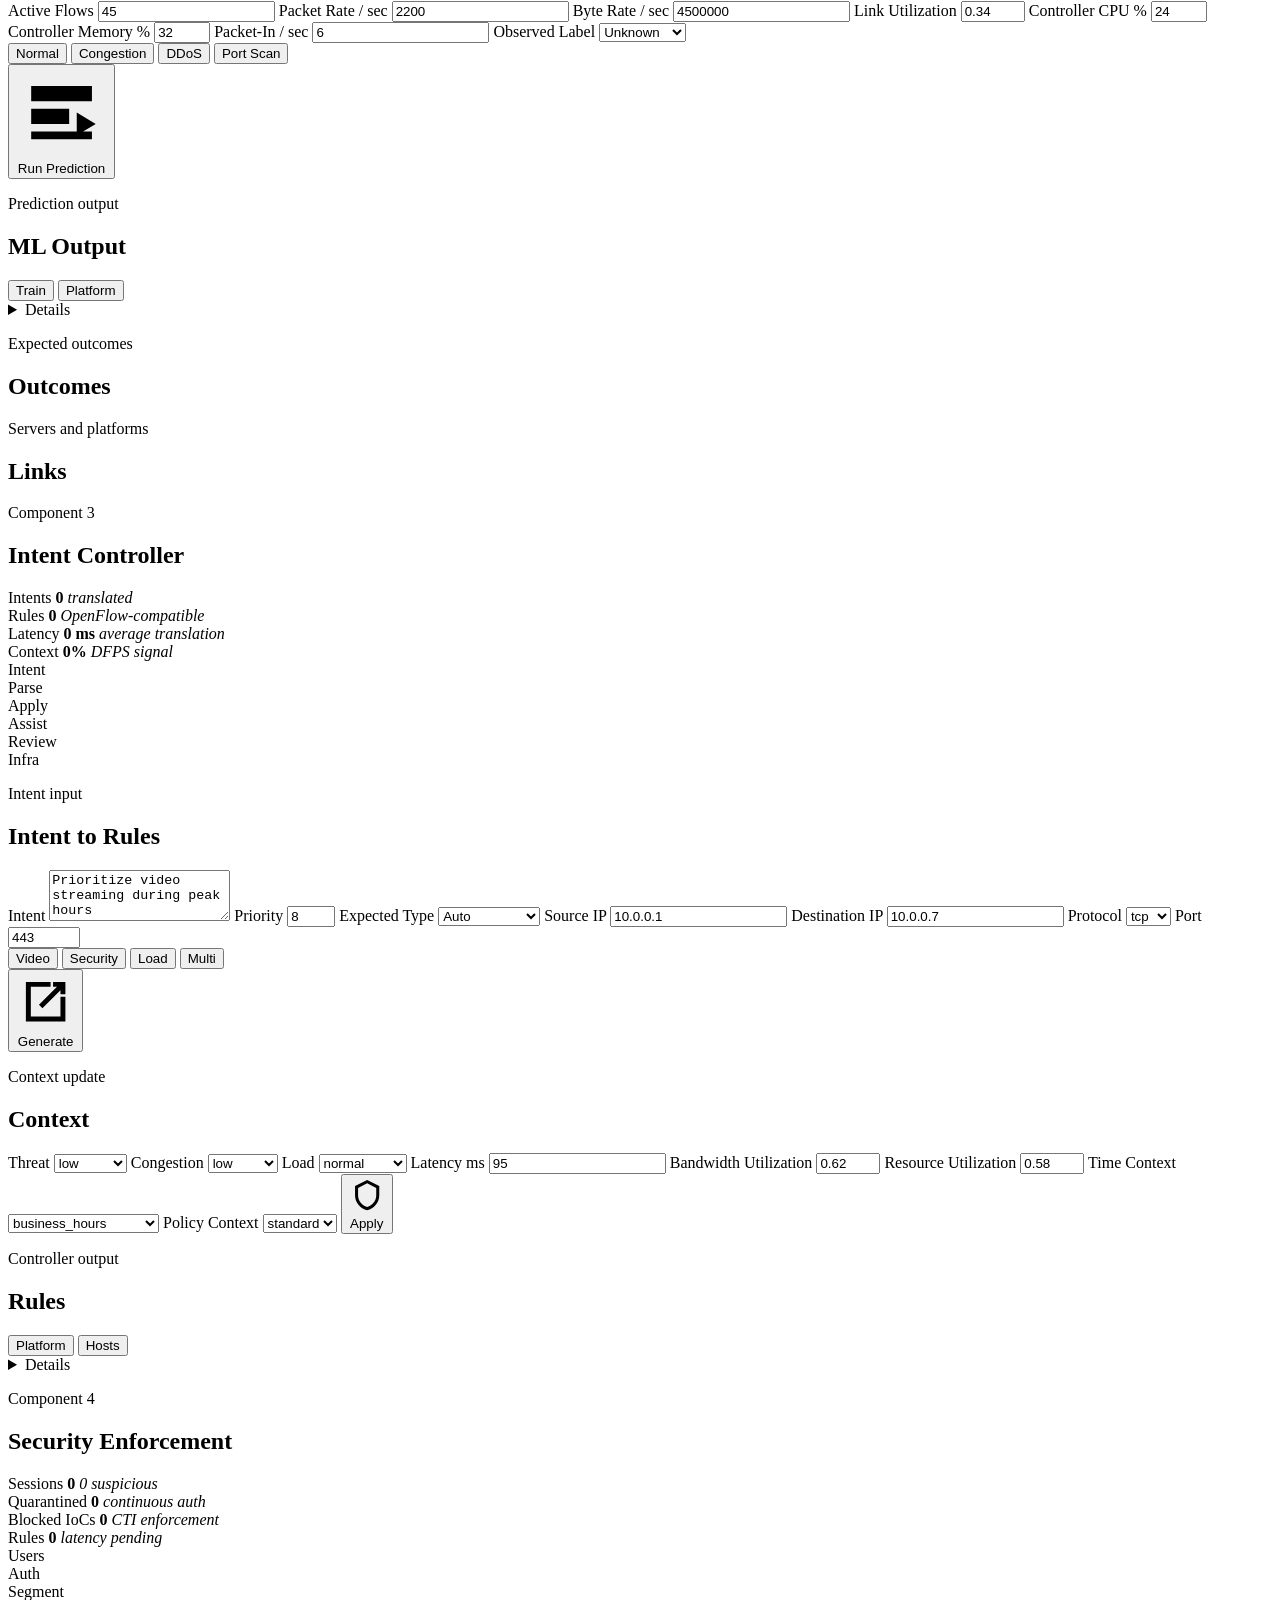
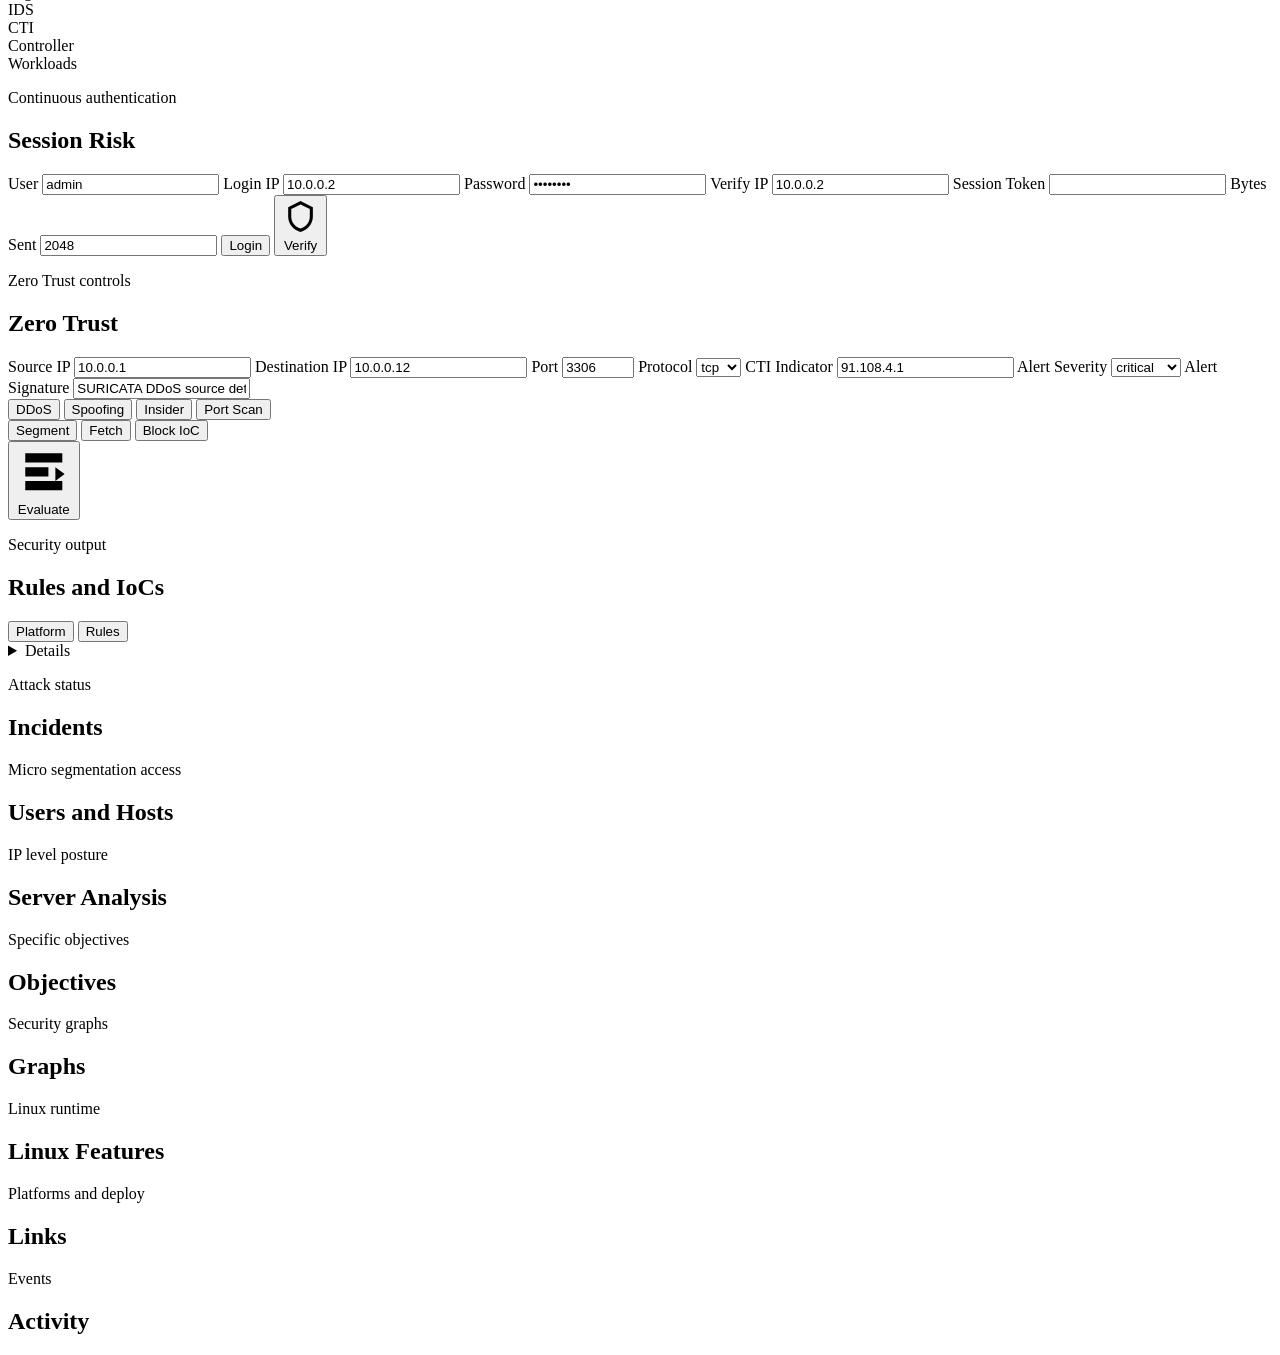
==== commit 1e59ee80: "Add login gate and OpenStack controls" ====
--- a/src/adaptive_cloud_platform/frontend/index.html
+++ b/src/adaptive_cloud_platform/frontend/index.html
@@ -7,8 +7,46 @@
     <link rel="icon" href="/frontend/favicon.svg" type="image/svg+xml" />
     <link rel="stylesheet" href="/frontend/assets/css/styles.css" />
   </head>
-  <body>
-    <div class="app-shell">
+  <body class="login-locked">
+    <section class="login-gate" id="loginGate" aria-label="Operator login">
+      <div class="login-gate-shell">
+        <div class="login-gate-brand">
+          <span class="brand-mark" aria-hidden="true">
+            <svg viewBox="0 0 32 32" focusable="false">
+              <path d="M16 3 28 10v12l-12 7-12-7V10L16 3Zm0 4.2L8 11.8v8.4l8 4.6 8-4.6v-8.4l-8-4.6Z" />
+              <path d="M16 10.5 21 13v6l-5 2.8L11 19v-6l5-2.5Z" />
+            </svg>
+          </span>
+          <div>
+            <strong>Adaptive SDN</strong>
+            <small>Operator Access</small>
+          </div>
+        </div>
+        <form class="login-gate-card" id="loginGateForm">
+          <div class="login-gate-copy">
+            <h1>Operator Login</h1>
+            <p>Sign in to access monitoring, controller operations, security actions, and OpenStack controls.</p>
+          </div>
+          <label>
+            Username
+            <input id="loginGateUser" type="text" value="admin" autocomplete="username" />
+          </label>
+          <label>
+            Password
+            <input id="loginGatePass" type="password" value="admin123" autocomplete="current-password" />
+          </label>
+          <button class="primary-button login-gate-button" id="loginGateBtn" type="submit">
+            <svg viewBox="0 0 24 24" focusable="false">
+              <path d="M10 17 15 12 10 7v10Zm-7 5V2h18v20H3Z" />
+            </svg>
+            Sign In
+          </button>
+          <p class="login-gate-status" id="loginGateStatus">Operator login required.</p>
+        </form>
+      </div>
+    </section>
+
+    <div class="app-shell" id="appShell">
       <aside class="sidebar" aria-label="Component navigation">
         <div class="brand">
           <span class="brand-mark" aria-hidden="true">
@@ -45,9 +83,9 @@
           </div>
           <div class="topbar-actions">
             <div class="auth-strip" id="authStrip">
-              <input id="operatorUser" type="text" value="admin" aria-label="Operator username" />
-              <input id="operatorPass" type="password" value="admin123" aria-label="Operator password" />
-              <button class="secondary-button" id="operatorLoginBtn" type="button">Login</button>
+              <input id="operatorUser" class="auth-input" type="text" value="admin" aria-label="Operator username" />
+              <input id="operatorPass" class="auth-input" type="password" value="admin123" aria-label="Operator password" />
+              <button class="secondary-button auth-login-action" id="operatorLoginBtn" type="button">Login</button>
               <button class="secondary-button subtle" id="operatorLogoutBtn" type="button">Logout</button>
               <span class="status-pill" id="authStatus">
                 <span class="status-dot"></span>
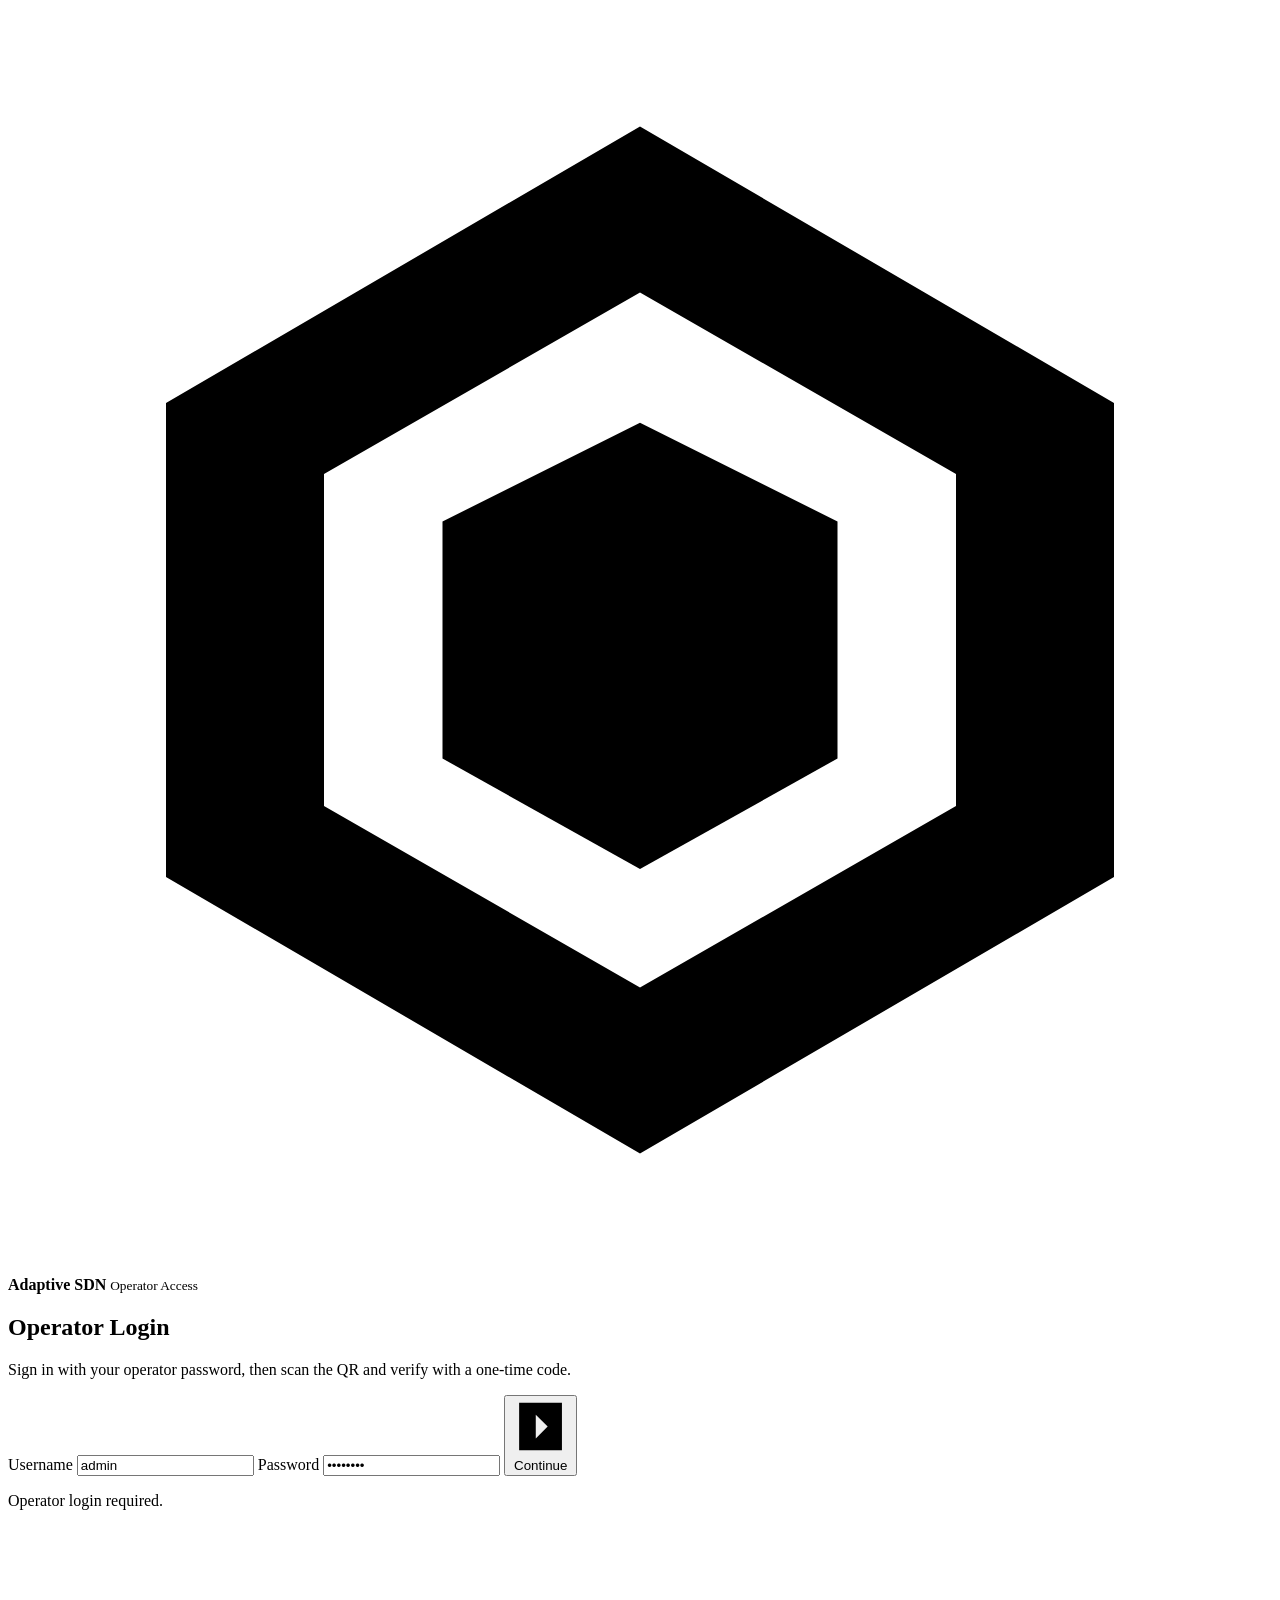
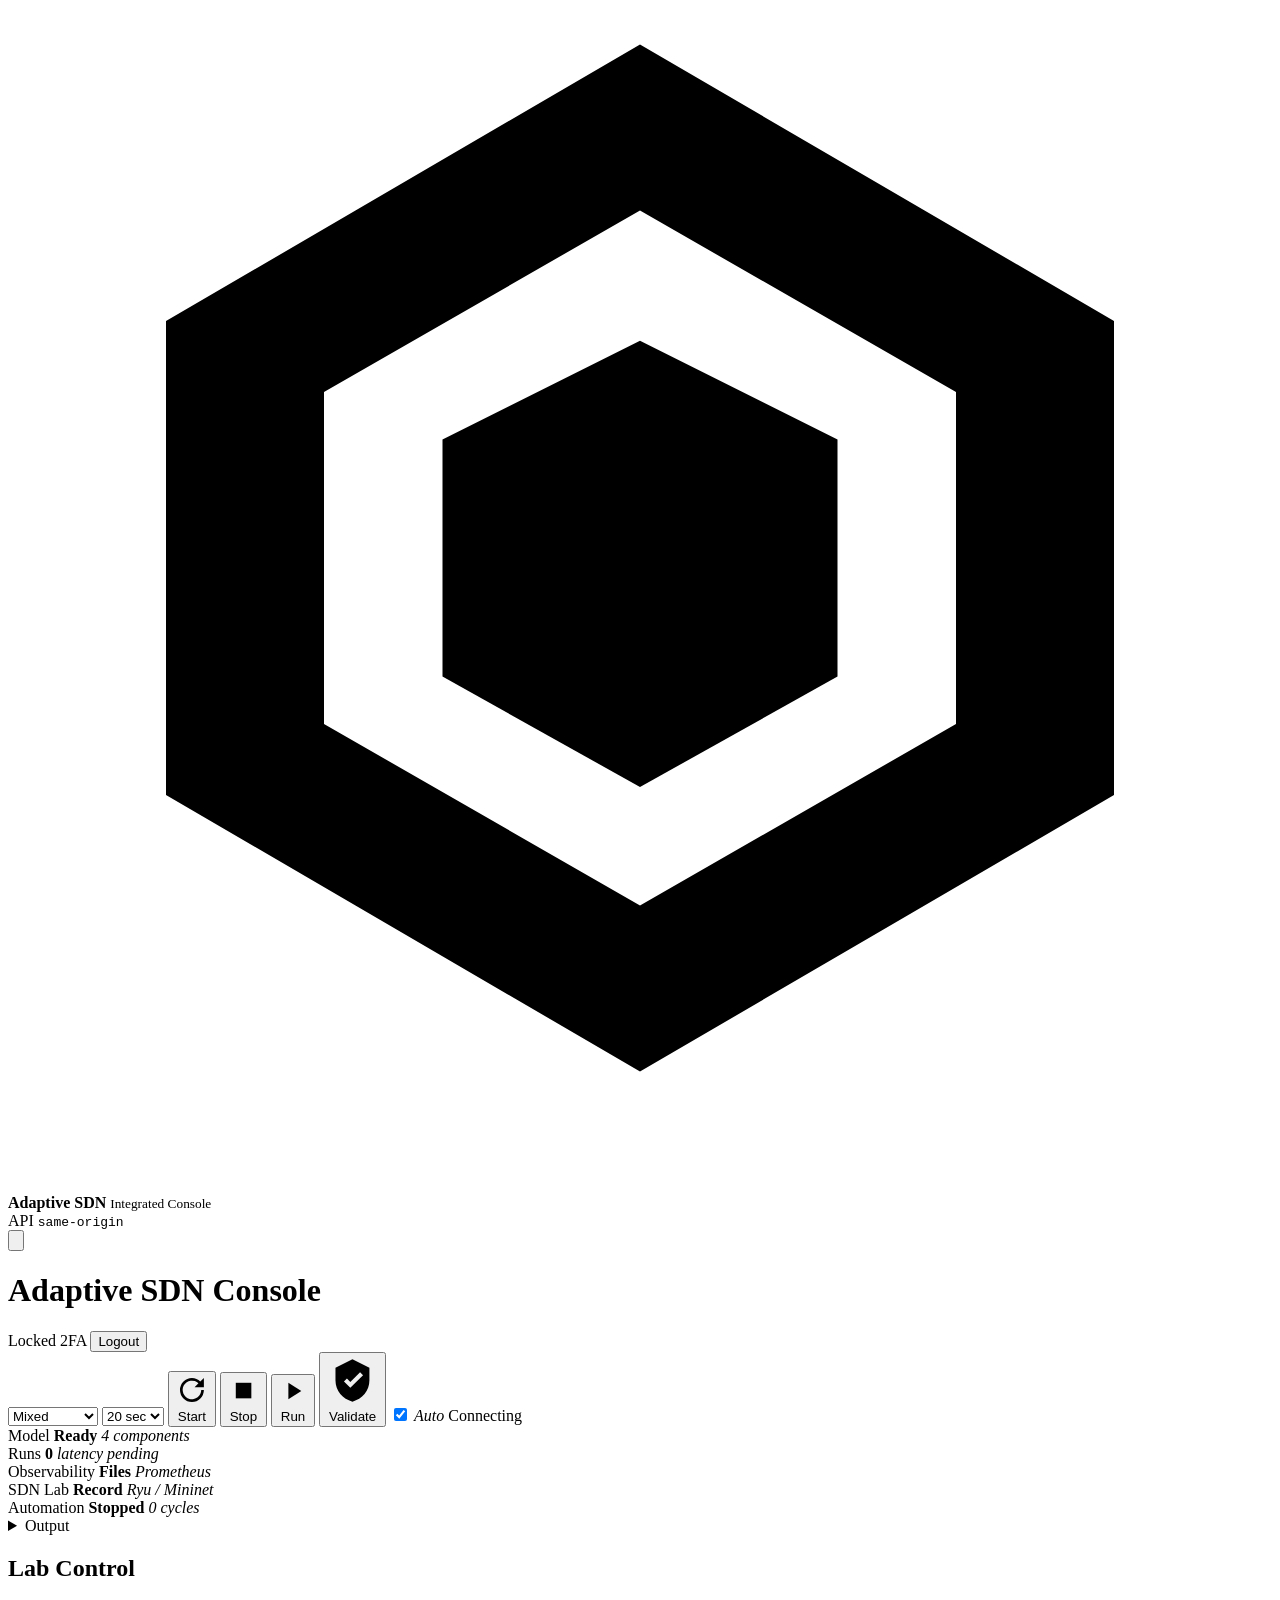
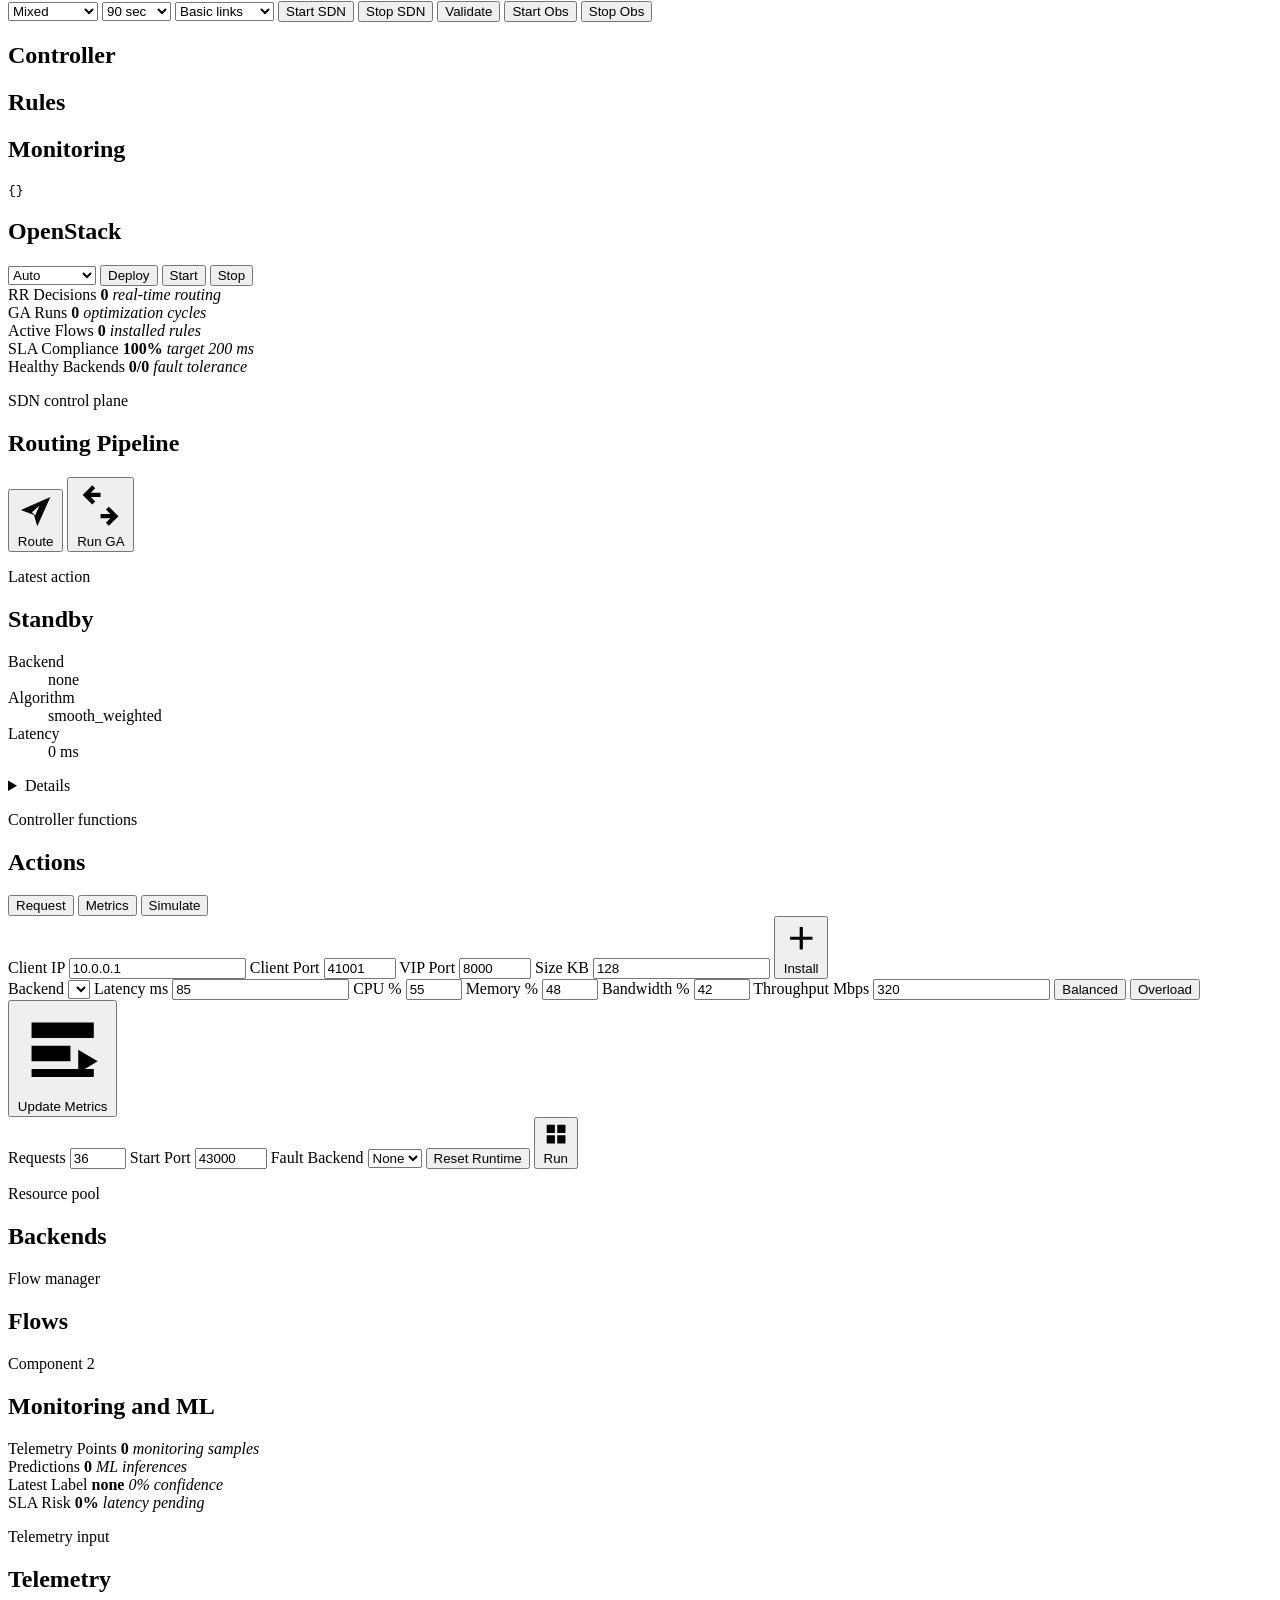
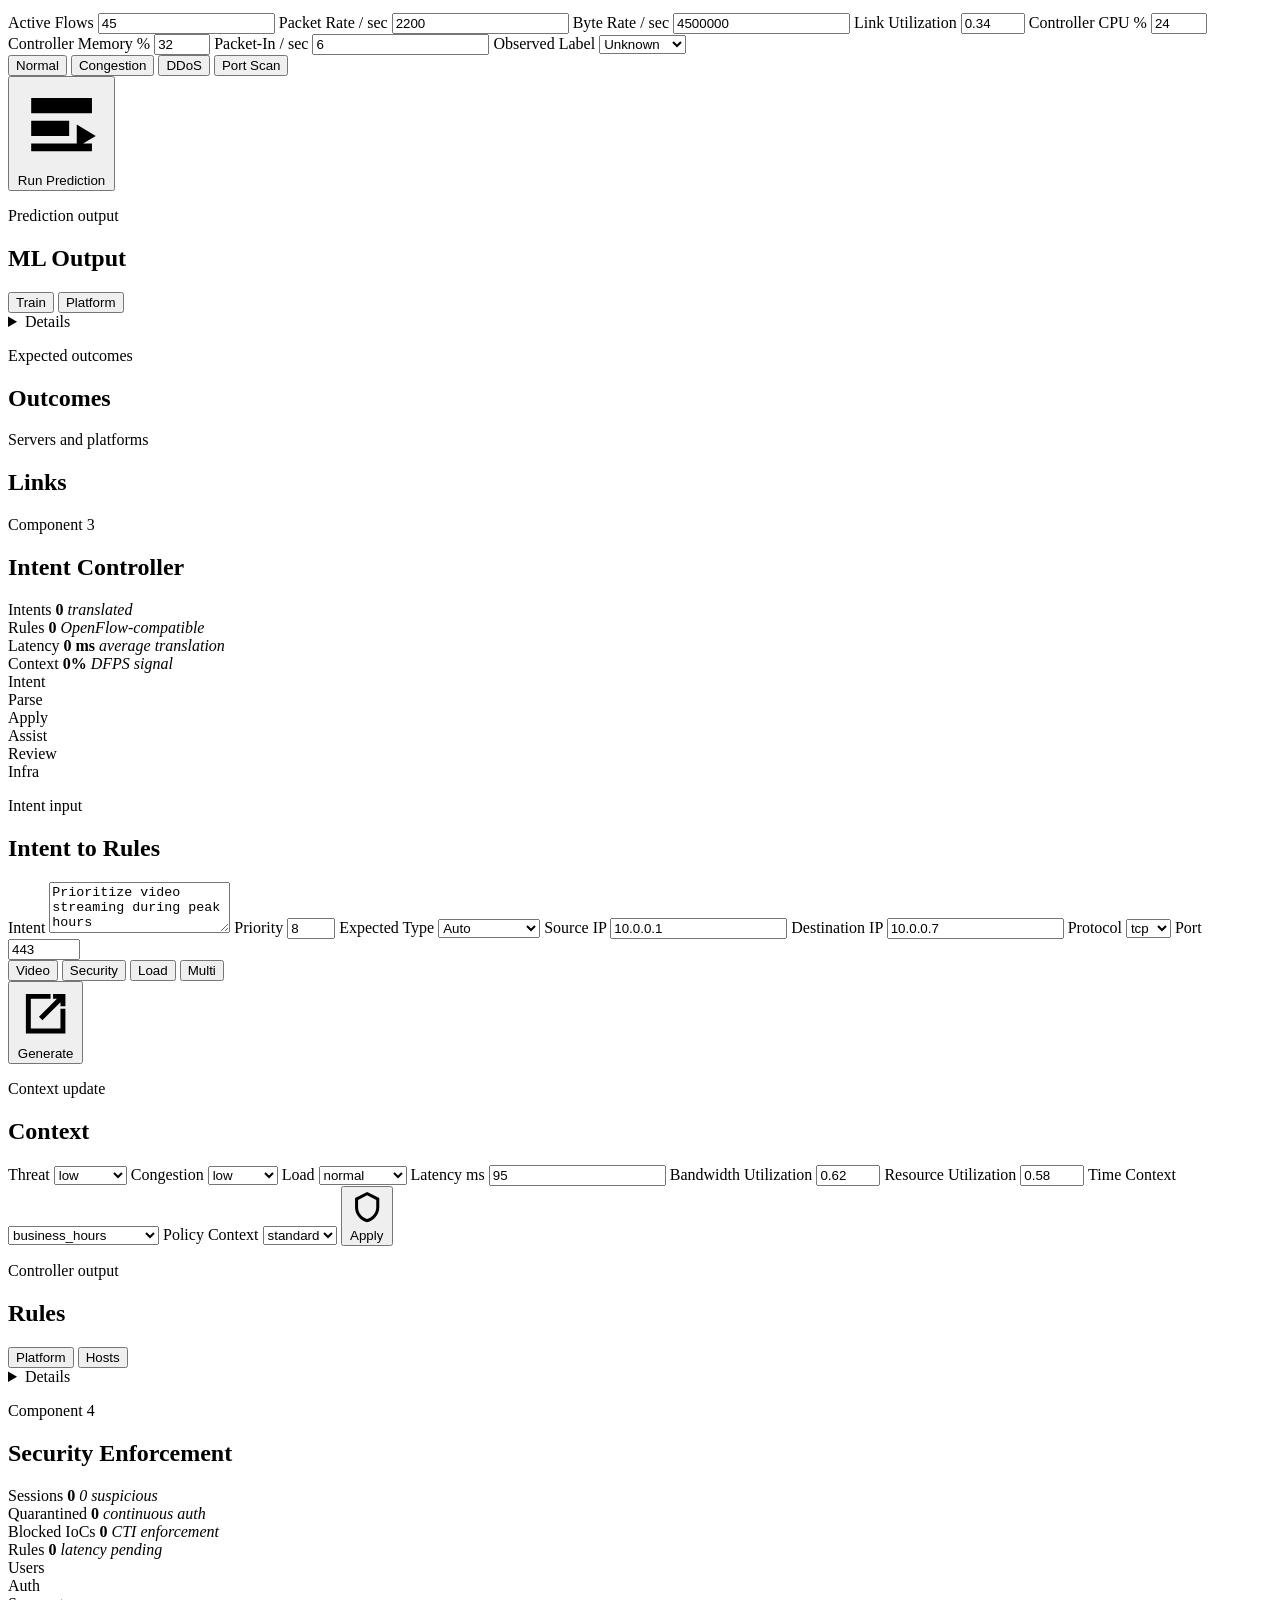
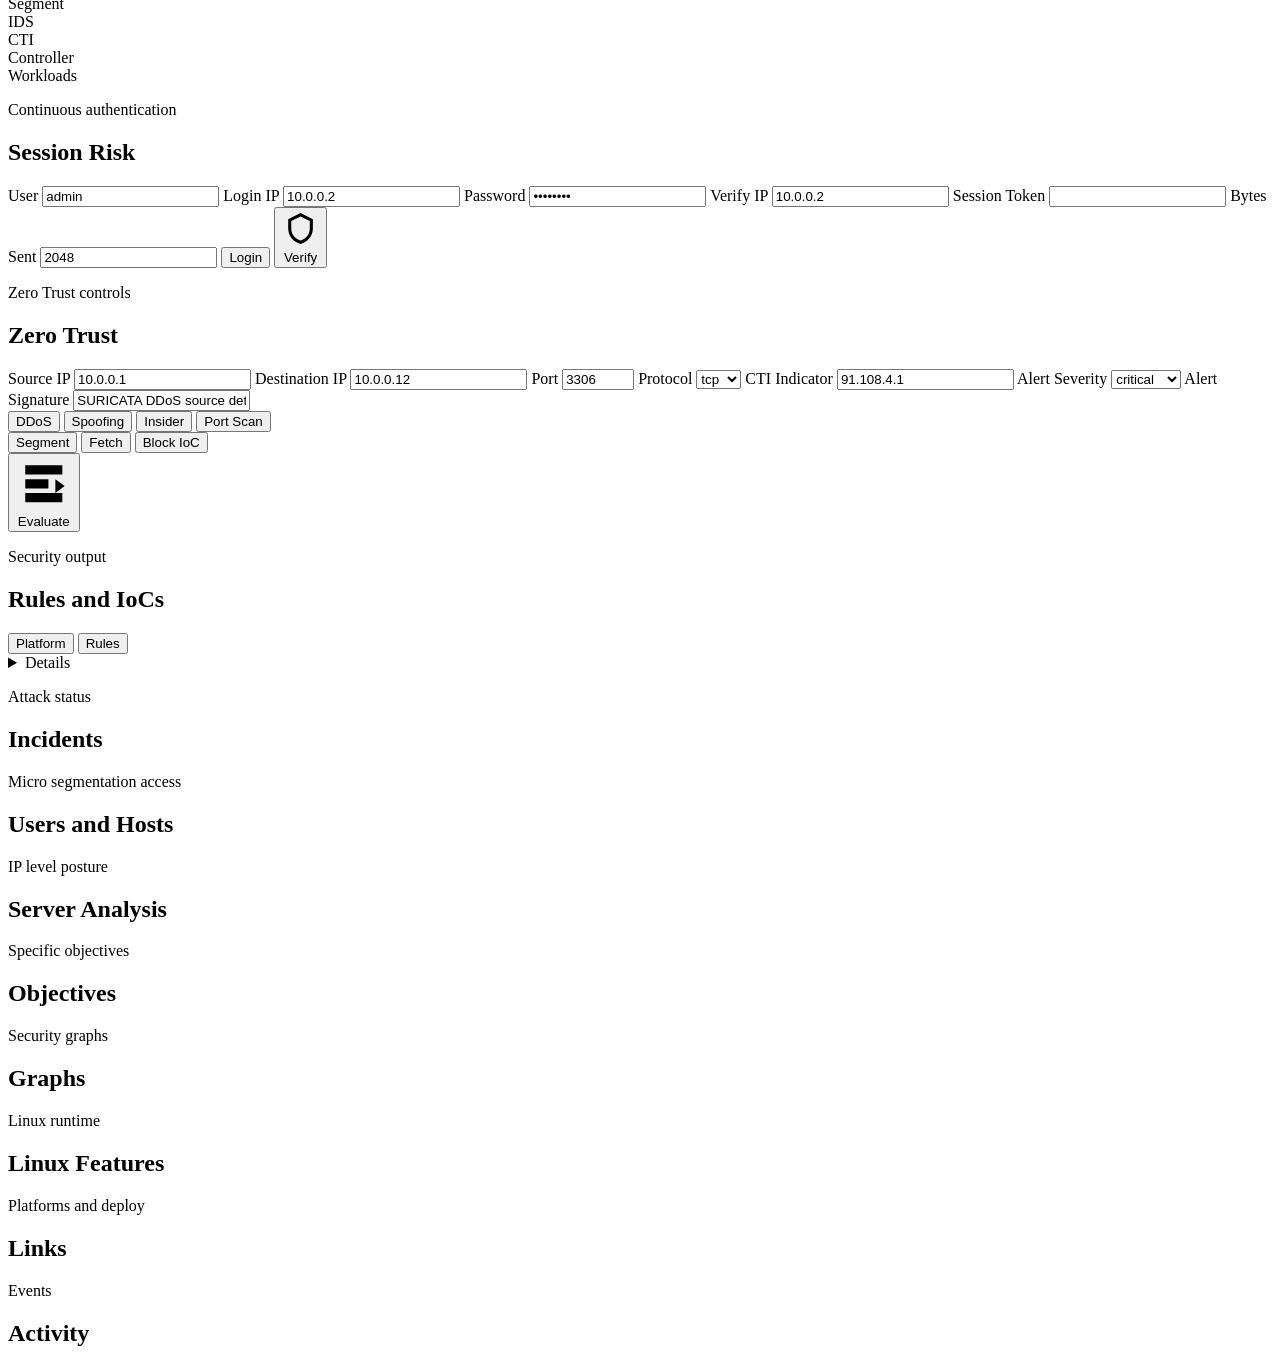
==== commit e5c28ca9: "init3d" ====
--- a/src/adaptive_cloud_platform/frontend/index.html
+++ b/src/adaptive_cloud_platform/frontend/index.html
@@ -25,22 +25,49 @@
         <form class="login-gate-card" id="loginGateForm">
           <div class="login-gate-copy">
             <h1>Operator Login</h1>
-            <p>Sign in to access monitoring, controller operations, security actions, and OpenStack controls.</p>
-          </div>
-          <label>
-            Username
-            <input id="loginGateUser" type="text" value="admin" autocomplete="username" />
-          </label>
-          <label>
-            Password
-            <input id="loginGatePass" type="password" value="admin123" autocomplete="current-password" />
-          </label>
-          <button class="primary-button login-gate-button" id="loginGateBtn" type="submit">
-            <svg viewBox="0 0 24 24" focusable="false">
-              <path d="M10 17 15 12 10 7v10Zm-7 5V2h18v20H3Z" />
-            </svg>
-            Sign In
-          </button>
+            <p>Sign in with your operator password, then scan the QR and verify with a one-time code.</p>
+          </div>
+          <div class="login-gate-step" id="loginGateCredentialStep">
+            <label>
+              Username
+              <input id="loginGateUser" type="text" value="admin" autocomplete="username" />
+            </label>
+            <label>
+              Password
+              <input id="loginGatePass" type="password" value="admin123" autocomplete="current-password" />
+            </label>
+            <button class="primary-button login-gate-button" id="loginGateBtn" type="submit">
+              <svg viewBox="0 0 24 24" focusable="false">
+                <path d="M10 17 15 12 10 7v10Zm-7 5V2h18v20H3Z" />
+              </svg>
+              Continue
+            </button>
+          </div>
+          <div class="login-gate-step otp-step" id="loginGateOtpStep" hidden>
+            <div class="otp-qr-panel">
+              <div class="otp-qr-frame">
+                <img id="loginGateQrImage" alt="Operator OTP QR code" />
+              </div>
+              <div class="otp-copy">
+                <strong>Scan With Authenticator</strong>
+                <p>Use Google Authenticator, Microsoft Authenticator, or any TOTP app.</p>
+                <code id="loginGateOtpSecret">Secret pending</code>
+              </div>
+            </div>
+            <label>
+              One-Time Password
+              <input id="loginGateOtpInput" type="text" inputmode="numeric" autocomplete="one-time-code" placeholder="Enter 6-digit code" />
+            </label>
+            <div class="login-gate-actions">
+              <button class="secondary-button subtle" id="loginGateBackBtn" type="button">Back</button>
+              <button class="primary-button login-gate-button" id="loginGateVerifyBtn" type="button">
+                <svg viewBox="0 0 24 24" focusable="false">
+                  <path d="M12 2 4 6v6c0 5 3.4 8.6 8 10 4.6-1.4 8-5 8-10V6l-8-4Zm-1 13.5-3-3 1.4-1.4 1.6 1.6 4.6-4.6L17 9.5l-6 6Z" />
+                </svg>
+                Verify and Sign In
+              </button>
+            </div>
+          </div>
           <p class="login-gate-status" id="loginGateStatus">Operator login required.</p>
         </form>
       </div>
@@ -83,14 +110,23 @@
           </div>
           <div class="topbar-actions">
             <div class="auth-strip" id="authStrip">
-              <input id="operatorUser" class="auth-input" type="text" value="admin" aria-label="Operator username" />
-              <input id="operatorPass" class="auth-input" type="password" value="admin123" aria-label="Operator password" />
-              <button class="secondary-button auth-login-action" id="operatorLoginBtn" type="button">Login</button>
-              <button class="secondary-button subtle" id="operatorLogoutBtn" type="button">Logout</button>
               <span class="status-pill" id="authStatus">
                 <span class="status-dot"></span>
                 Locked
               </span>
+              <span class="status-pill" id="otpModeStatus">
+                <span class="status-dot"></span>
+                2FA
+              </span>
+              <div class="token-strip" id="operatorTokenStrip" hidden>
+                <code id="operatorTokenValue">No token</code>
+                <button class="icon-button" id="copyTokenBtn" type="button" title="Copy API token" aria-label="Copy API token">
+                  <svg viewBox="0 0 24 24" focusable="false">
+                    <path d="M16 1H6a2 2 0 0 0-2 2v12h2V3h10V1Zm3 4H10a2 2 0 0 0-2 2v14a2 2 0 0 0 2 2h9a2 2 0 0 0 2-2V7a2 2 0 0 0-2-2Zm0 16H10V7h9v14Z" />
+                  </svg>
+                </button>
+              </div>
+              <button class="secondary-button subtle" id="operatorLogoutBtn" type="button">Logout</button>
             </div>
             <select class="scenario-select" id="integratedScenario" aria-label="Integrated scenario">
               <option value="mixed">Mixed</option>
